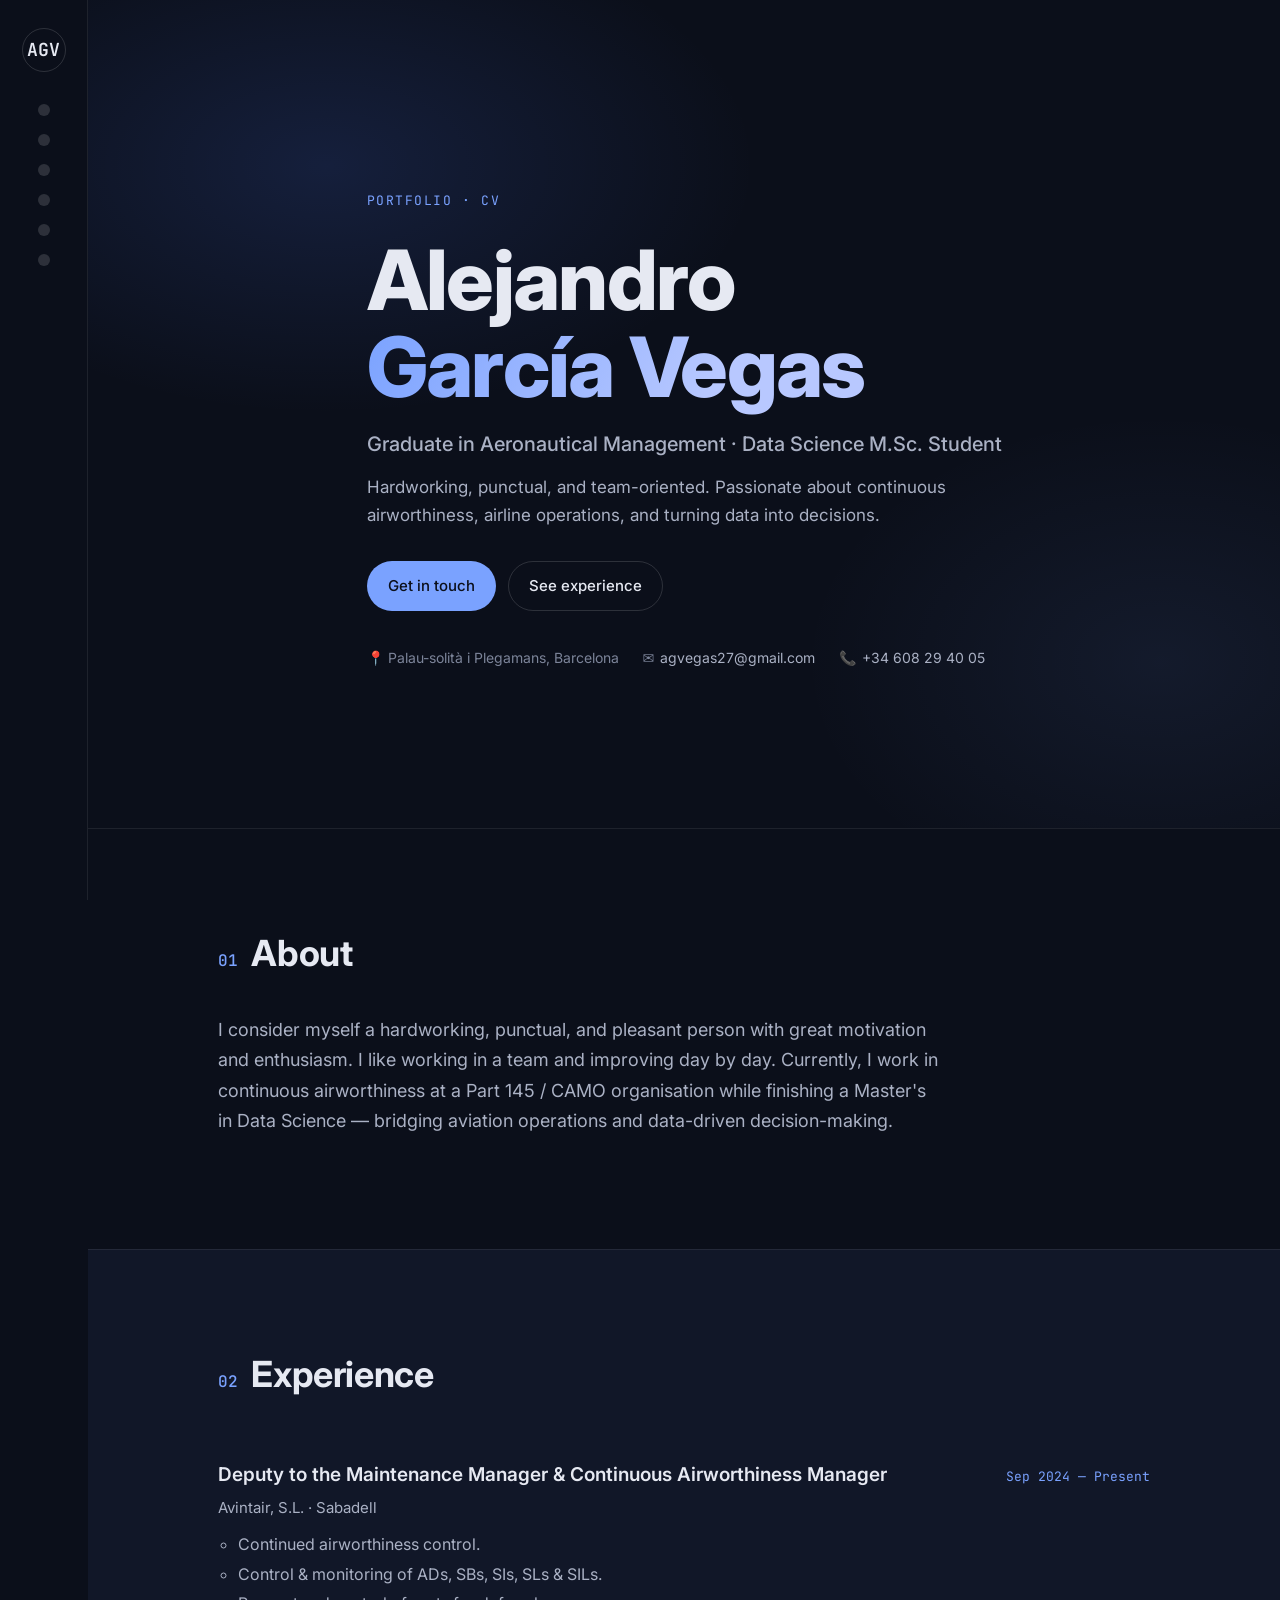
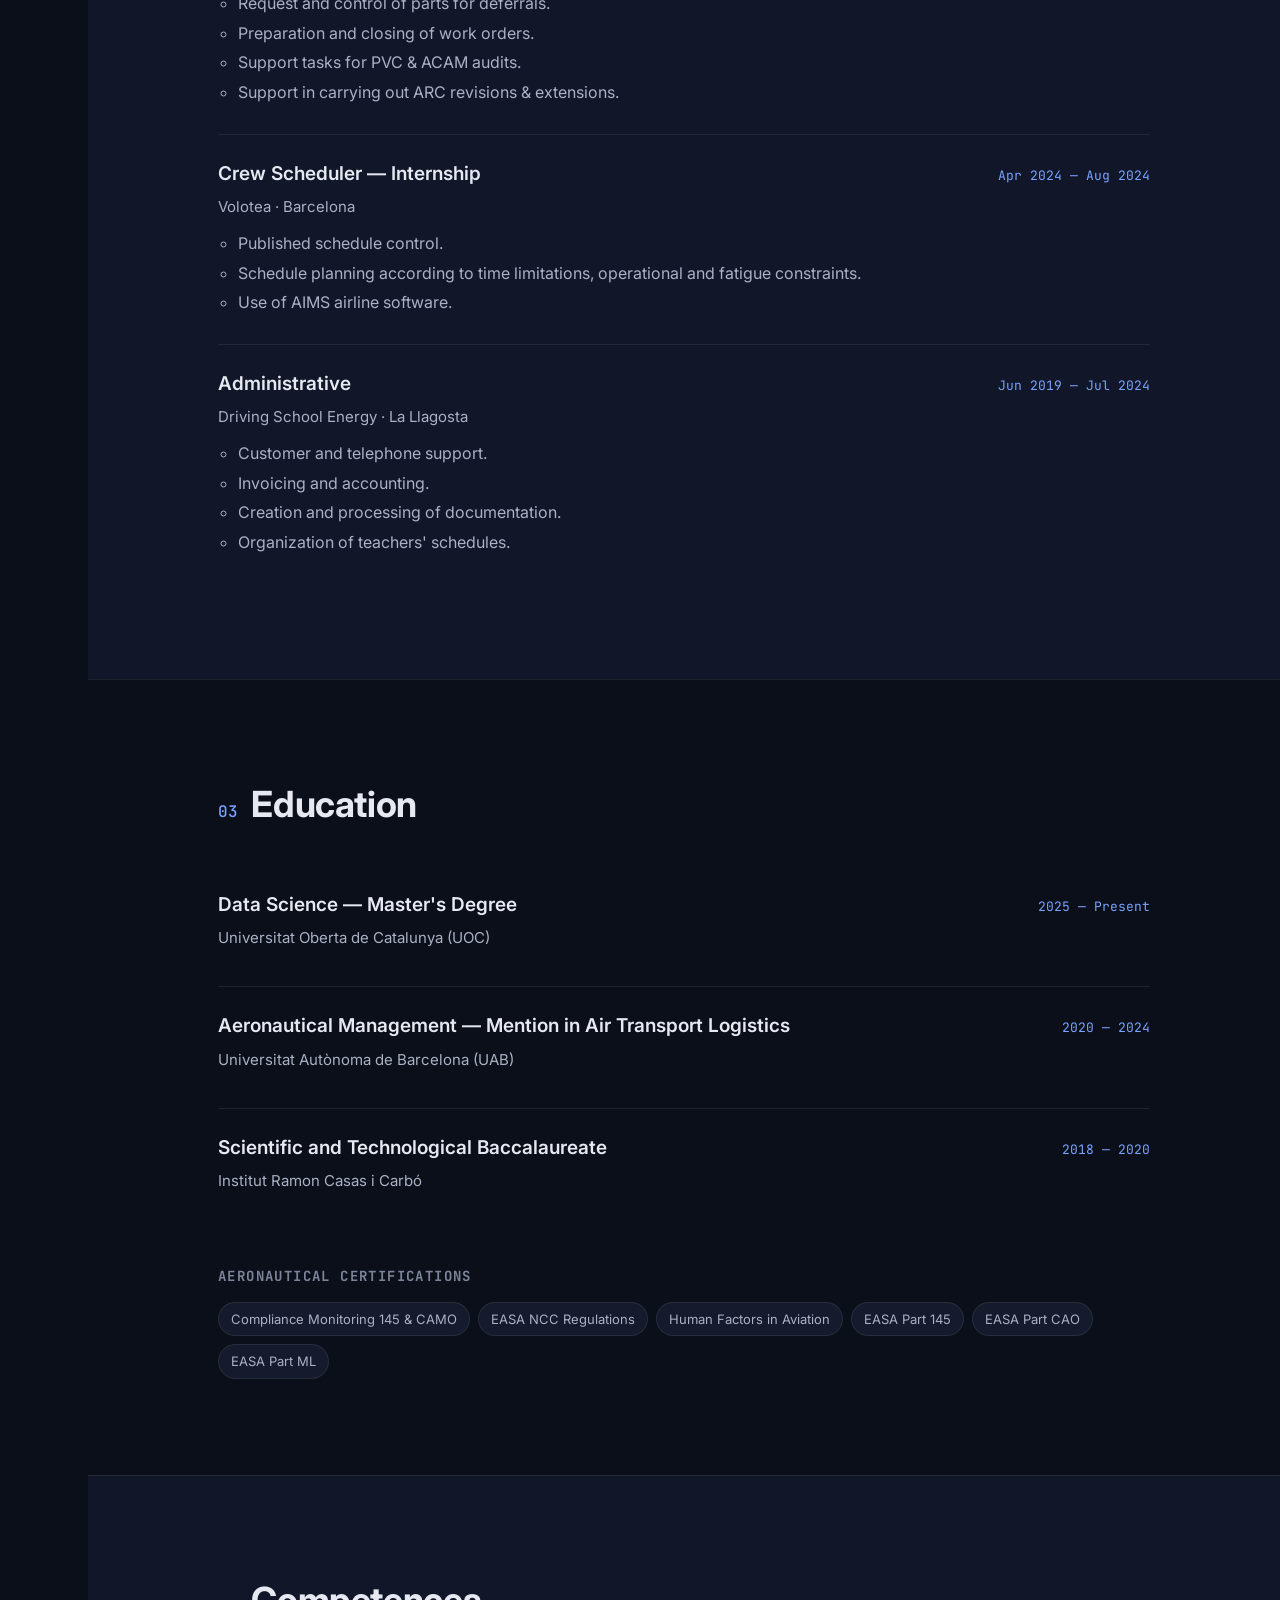
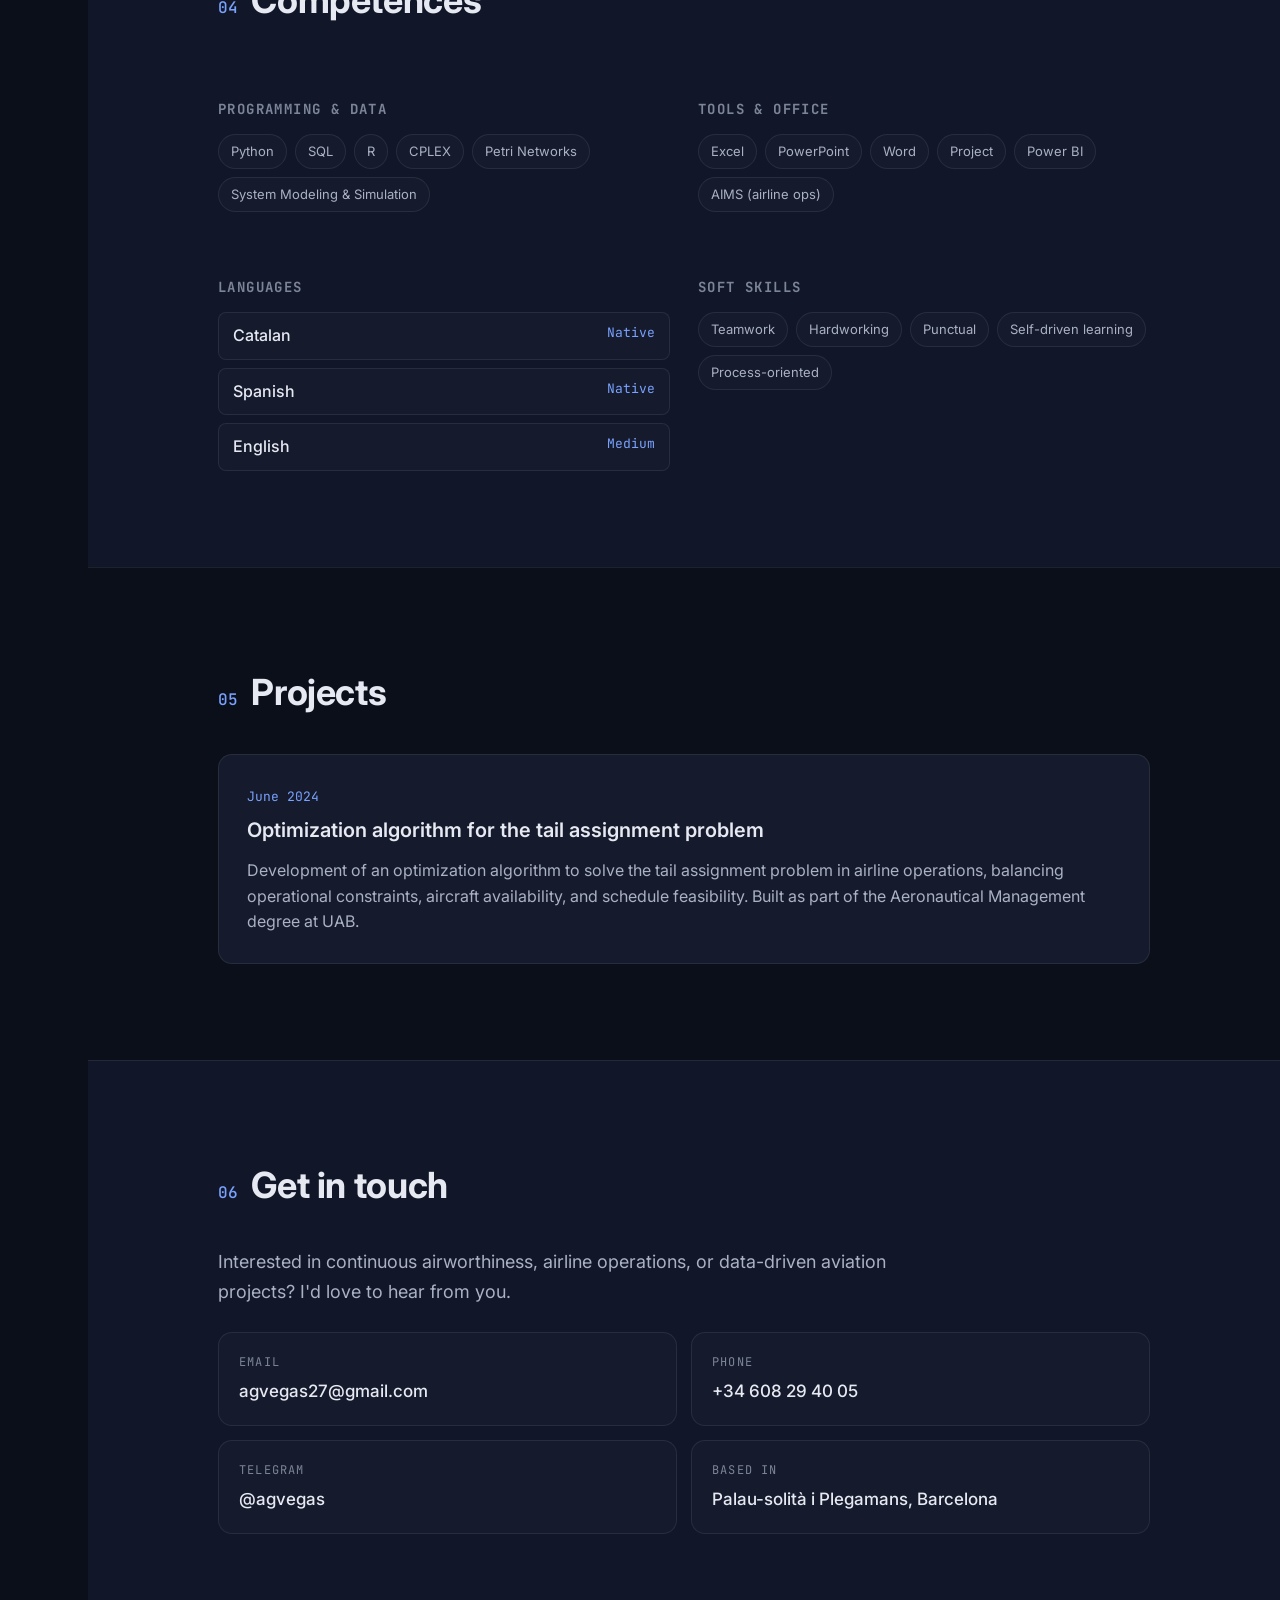
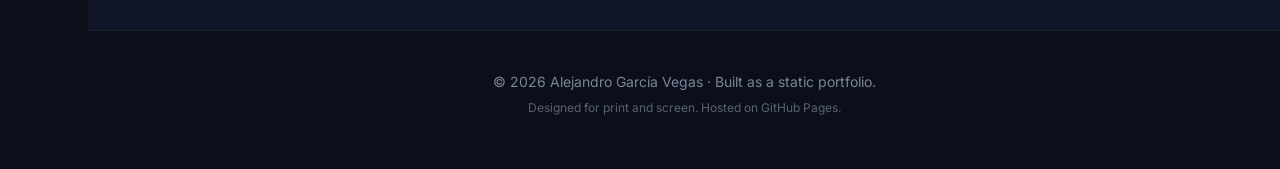
==== index.html @ 9cd81060 "Initial CV portfolio" ====
<!DOCTYPE html>
<html lang="en">
<head>
  <meta charset="UTF-8" />
  <meta name="viewport" content="width=device-width, initial-scale=1.0" />
  <title>Alejandro García Vegas — Aeronautical Management & Data Science</title>
  <meta name="description" content="Alejandro García Vegas — Graduate in aeronautical management, data science student, with experience in continuous airworthiness and crew scheduling." />
  <link rel="preconnect" href="https://fonts.googleapis.com" />
  <link rel="preconnect" href="https://fonts.gstatic.com" crossorigin />
  <link href="https://fonts.googleapis.com/css2?family=Inter:wght@300;400;500;600;700;800&family=JetBrains+Mono:wght@400;500&display=swap" rel="stylesheet" />
  <link rel="stylesheet" href="style.css" />
</head>
<body>
  <!-- Sidebar nav (desktop) -->
  <nav class="side-nav" aria-label="Section navigation">
    <a href="#top" class="side-nav__brand">AGV</a>
    <ul>
      <li><a href="#about" data-label="About"></a></li>
      <li><a href="#experience" data-label="Experience"></a></li>
      <li><a href="#education" data-label="Education"></a></li>
      <li><a href="#skills" data-label="Skills"></a></li>
      <li><a href="#projects" data-label="Projects"></a></li>
      <li><a href="#contact" data-label="Contact"></a></li>
    </ul>
  </nav>

  <main id="top">
    <!-- Hero -->
    <header class="hero">
      <div class="container">
        <p class="hero__eyebrow">Portfolio · CV</p>
        <h1 class="hero__title">
          Alejandro<br />
          <span class="hero__title-accent">García Vegas</span>
        </h1>
        <p class="hero__subtitle">
          Graduate in Aeronautical Management · Data Science M.Sc. Student
        </p>
        <p class="hero__tagline">
          Hardworking, punctual, and team-oriented. Passionate about continuous
          airworthiness, airline operations, and turning data into decisions.
        </p>
        <div class="hero__actions">
          <a class="btn btn--primary" href="#contact">Get in touch</a>
          <a class="btn btn--ghost" href="#experience">See experience</a>
        </div>
        <ul class="hero__meta">
          <li>📍 Palau-solità i Plegamans, Barcelona</li>
          <li>✉️ <a href="mailto:agvegas27@gmail.com">agvegas27@gmail.com</a></li>
          <li>📞 <a href="tel:+34608294005">+34 608 29 40 05</a></li>
        </ul>
      </div>
    </header>

    <!-- About -->
    <section id="about" class="section">
      <div class="container">
        <h2 class="section__title"><span class="section__num">01</span> About</h2>
        <p class="lead">
          I consider myself a hardworking, punctual, and pleasant person with
          great motivation and enthusiasm. I like working in a team and
          improving day by day. Currently, I work in continuous airworthiness
          at a Part 145 / CAMO organisation while finishing a Master's in
          Data Science — bridging aviation operations and data-driven
          decision-making.
        </p>
      </div>
    </section>

    <!-- Experience -->
    <section id="experience" class="section section--alt">
      <div class="container">
        <h2 class="section__title"><span class="section__num">02</span> Experience</h2>
        <ol class="timeline">
          <li class="timeline__item">
            <div class="timeline__head">
              <h3>Deputy to the Maintenance Manager &amp; Continuous Airworthiness Manager</h3>
              <span class="timeline__date">Sep 2024 — Present</span>
            </div>
            <p class="timeline__org">Avintair, S.L. · Sabadell</p>
            <ul>
              <li>Continued airworthiness control.</li>
              <li>Control &amp; monitoring of ADs, SBs, SIs, SLs &amp; SILs.</li>
              <li>Request and control of parts for deferrals.</li>
              <li>Preparation and closing of work orders.</li>
              <li>Support tasks for PVC &amp; ACAM audits.</li>
              <li>Support in carrying out ARC revisions &amp; extensions.</li>
            </ul>
          </li>

          <li class="timeline__item">
            <div class="timeline__head">
              <h3>Crew Scheduler — Internship</h3>
              <span class="timeline__date">Apr 2024 — Aug 2024</span>
            </div>
            <p class="timeline__org">Volotea · Barcelona</p>
            <ul>
              <li>Published schedule control.</li>
              <li>Schedule planning according to time limitations, operational and fatigue constraints.</li>
              <li>Use of AIMS airline software.</li>
            </ul>
          </li>

          <li class="timeline__item">
            <div class="timeline__head">
              <h3>Administrative</h3>
              <span class="timeline__date">Jun 2019 — Jul 2024</span>
            </div>
            <p class="timeline__org">Driving School Energy · La Llagosta</p>
            <ul>
              <li>Customer and telephone support.</li>
              <li>Invoicing and accounting.</li>
              <li>Creation and processing of documentation.</li>
              <li>Organization of teachers' schedules.</li>
            </ul>
          </li>
        </ol>
      </div>
    </section>

    <!-- Education -->
    <section id="education" class="section">
      <div class="container">
        <h2 class="section__title"><span class="section__num">03</span> Education</h2>
        <ol class="timeline">
          <li class="timeline__item">
            <div class="timeline__head">
              <h3>Data Science — Master's Degree</h3>
              <span class="timeline__date">2025 — Present</span>
            </div>
            <p class="timeline__org">Universitat Oberta de Catalunya (UOC)</p>
          </li>
          <li class="timeline__item">
            <div class="timeline__head">
              <h3>Aeronautical Management — Mention in Air Transport Logistics</h3>
              <span class="timeline__date">2020 — 2024</span>
            </div>
            <p class="timeline__org">Universitat Autònoma de Barcelona (UAB)</p>
          </li>
          <li class="timeline__item">
            <div class="timeline__head">
              <h3>Scientific and Technological Baccalaureate</h3>
              <span class="timeline__date">2018 — 2020</span>
            </div>
            <p class="timeline__org">Institut Ramon Casas i Carbó</p>
          </li>
        </ol>

        <h3 class="subsection__title">Aeronautical Certifications</h3>
        <ul class="chips">
          <li>Compliance Monitoring 145 &amp; CAMO</li>
          <li>EASA NCC Regulations</li>
          <li>Human Factors in Aviation</li>
          <li>EASA Part 145</li>
          <li>EASA Part CAO</li>
          <li>EASA Part ML</li>
        </ul>
      </div>
    </section>

    <!-- Skills -->
    <section id="skills" class="section section--alt">
      <div class="container">
        <h2 class="section__title"><span class="section__num">04</span> Competences</h2>
        <div class="grid-2">
          <div>
            <h3 class="subsection__title">Programming &amp; Data</h3>
            <ul class="chips">
              <li>Python</li>
              <li>SQL</li>
              <li>R</li>
              <li>CPLEX</li>
              <li>Petri Networks</li>
              <li>System Modeling &amp; Simulation</li>
            </ul>
          </div>
          <div>
            <h3 class="subsection__title">Tools &amp; Office</h3>
            <ul class="chips">
              <li>Excel</li>
              <li>PowerPoint</li>
              <li>Word</li>
              <li>Project</li>
              <li>Power BI</li>
              <li>AIMS (airline ops)</li>
            </ul>
          </div>
          <div>
            <h3 class="subsection__title">Languages</h3>
            <ul class="lang-list">
              <li><strong>Catalan</strong><span>Native</span></li>
              <li><strong>Spanish</strong><span>Native</span></li>
              <li><strong>English</strong><span>Medium</span></li>
            </ul>
          </div>
          <div>
            <h3 class="subsection__title">Soft skills</h3>
            <ul class="chips">
              <li>Teamwork</li>
              <li>Hardworking</li>
              <li>Punctual</li>
              <li>Self-driven learning</li>
              <li>Process-oriented</li>
            </ul>
          </div>
        </div>
      </div>
    </section>

    <!-- Projects -->
    <section id="projects" class="section">
      <div class="container">
        <h2 class="section__title"><span class="section__num">05</span> Projects</h2>
        <article class="project-card">
          <header>
            <span class="project-card__date">June 2024</span>
            <h3>Optimization algorithm for the tail assignment problem</h3>
          </header>
          <p>
            Development of an optimization algorithm to solve the tail
            assignment problem in airline operations, balancing operational
            constraints, aircraft availability, and schedule feasibility.
            Built as part of the Aeronautical Management degree at UAB.
          </p>
        </article>
      </div>
    </section>

    <!-- Contact -->
    <section id="contact" class="section section--alt">
      <div class="container">
        <h2 class="section__title"><span class="section__num">06</span> Get in touch</h2>
        <p class="lead">
          Interested in continuous airworthiness, airline operations, or
          data-driven aviation projects? I'd love to hear from you.
        </p>
        <div class="contact-grid">
          <a class="contact-card" href="mailto:agvegas27@gmail.com">
            <span class="contact-card__label">Email</span>
            <span class="contact-card__value">agvegas27@gmail.com</span>
          </a>
          <a class="contact-card" href="tel:+34608294005">
            <span class="contact-card__label">Phone</span>
            <span class="contact-card__value">+34 608 29 40 05</span>
          </a>
          <a class="contact-card" href="https://t.me/agvegas" target="_blank" rel="noopener">
            <span class="contact-card__label">Telegram</span>
            <span class="contact-card__value">@agvegas</span>
          </a>
          <div class="contact-card contact-card--static">
            <span class="contact-card__label">Based in</span>
            <span class="contact-card__value">Palau-solità i Plegamans, Barcelona</span>
          </div>
        </div>
      </div>
    </section>

    <footer class="footer">
      <div class="container">
        <p>© <span id="year"></span> Alejandro García Vegas · Built as a static portfolio.</p>
        <p class="footer__small">Designed for print and screen. Hosted on GitHub Pages.</p>
      </div>
    </footer>
  </main>

  <script>
    document.getElementById('year').textContent = new Date().getFullYear();
  </script>
</body>
</html>
---- style.css ----
/* ---------- Base ---------- */
:root {
  --bg: #0b0f1a;
  --bg-alt: #111728;
  --bg-card: #151b2c;
  --text: #e6e9f2;
  --text-dim: #aab1c4;
  --text-muted: #7c8499;
  --accent: #7aa2ff;
  --accent-strong: #4f7cff;
  --accent-soft: rgba(122, 162, 255, 0.12);
  --border: rgba(255, 255, 255, 0.08);
  --border-strong: rgba(255, 255, 255, 0.14);
  --radius: 14px;
  --radius-sm: 8px;
  --max-w: 980px;
  --side-w: 88px;
  --font-sans: 'Inter', system-ui, -apple-system, 'Segoe UI', Roboto, sans-serif;
  --font-mono: 'JetBrains Mono', ui-monospace, SFMono-Regular, Menlo, monospace;
}

* { box-sizing: border-box; }
html { scroll-behavior: smooth; }
body {
  margin: 0;
  font-family: var(--font-sans);
  background: var(--bg);
  color: var(--text);
  line-height: 1.6;
  -webkit-font-smoothing: antialiased;
  -moz-osx-font-smoothing: grayscale;
}

a { color: var(--accent); text-decoration: none; }
a:hover { text-decoration: underline; }

.container {
  max-width: var(--max-w);
  margin: 0 auto;
  padding: 0 24px;
}

/* ---------- Side nav (desktop) ---------- */
.side-nav {
  position: fixed;
  top: 0;
  left: 0;
  width: var(--side-w);
  height: 100vh;
  border-right: 1px solid var(--border);
  background: var(--bg);
  display: none;
  flex-direction: column;
  align-items: center;
  padding: 28px 0;
  z-index: 50;
}
.side-nav__brand {
  font-family: var(--font-mono);
  font-weight: 600;
  font-size: 18px;
  color: var(--text);
  width: 44px;
  height: 44px;
  display: flex;
  align-items: center;
  justify-content: center;
  border: 1px solid var(--border-strong);
  border-radius: 50%;
  margin-bottom: 32px;
  text-decoration: none;
}
.side-nav__brand:hover { background: var(--accent-soft); text-decoration: none; }
.side-nav ul { list-style: none; margin: 0; padding: 0; display: flex; flex-direction: column; gap: 18px; }
.side-nav li a {
  position: relative;
  display: block;
  width: 12px;
  height: 12px;
  border-radius: 50%;
  background: var(--border-strong);
  transition: background 0.2s ease, transform 0.2s ease;
}
.side-nav li a::after {
  content: attr(data-label);
  position: absolute;
  left: 22px;
  top: 50%;
  transform: translateY(-50%);
  font-size: 12px;
  color: var(--text-dim);
  background: var(--bg-card);
  border: 1px solid var(--border);
  padding: 4px 8px;
  border-radius: var(--radius-sm);
  white-space: nowrap;
  opacity: 0;
  pointer-events: none;
  transition: opacity 0.15s ease;
}
.side-nav li a:hover { background: var(--accent); transform: scale(1.25); text-decoration: none; }
.side-nav li a:hover::after { opacity: 1; }

@media (min-width: 1024px) {
  .side-nav { display: flex; }
  main { margin-left: var(--side-w); }
}

/* ---------- Hero ---------- */
.hero {
  min-height: 92vh;
  display: flex;
  align-items: center;
  padding: 96px 0 64px;
  background:
    radial-gradient(60% 50% at 20% 20%, rgba(79, 124, 255, 0.15), transparent 60%),
    radial-gradient(50% 50% at 90% 80%, rgba(122, 162, 255, 0.08), transparent 60%),
    var(--bg);
}
.hero__eyebrow {
  font-family: var(--font-mono);
  font-size: 13px;
  color: var(--accent);
  letter-spacing: 0.12em;
  text-transform: uppercase;
  margin: 0 0 24px;
}
.hero__title {
  font-size: clamp(40px, 6.5vw, 84px);
  line-height: 1.05;
  font-weight: 800;
  margin: 0 0 18px;
  letter-spacing: -0.02em;
}
.hero__title-accent {
  background: linear-gradient(120deg, var(--accent), #b8c8ff 70%);
  -webkit-background-clip: text;
  background-clip: text;
  color: transparent;
}
.hero__subtitle {
  font-size: clamp(16px, 1.6vw, 20px);
  color: var(--text-dim);
  margin: 0 0 14px;
  font-weight: 500;
}
.hero__tagline {
  font-size: 17px;
  color: var(--text-dim);
  max-width: 620px;
  margin: 0 0 32px;
}
.hero__actions { display: flex; gap: 12px; flex-wrap: wrap; margin-bottom: 36px; }
.btn {
  display: inline-flex;
  align-items: center;
  gap: 8px;
  padding: 12px 20px;
  border-radius: 999px;
  font-weight: 500;
  font-size: 15px;
  border: 1px solid transparent;
  transition: transform 0.15s ease, background 0.15s ease, border-color 0.15s ease;
}
.btn--primary { background: var(--accent); color: #0b0f1a; }
.btn--primary:hover { background: #95b3ff; text-decoration: none; transform: translateY(-1px); }
.btn--ghost { background: transparent; color: var(--text); border-color: var(--border-strong); }
.btn--ghost:hover { background: var(--accent-soft); border-color: var(--accent); text-decoration: none; }
.hero__meta {
  list-style: none;
  padding: 0;
  margin: 0;
  display: flex;
  flex-wrap: wrap;
  gap: 8px 24px;
  color: var(--text-muted);
  font-size: 14px;
}
.hero__meta a { color: var(--text-dim); }
.hero__meta li { display: inline-flex; align-items: center; gap: 6px; }

/* ---------- Sections ---------- */
.section { padding: 96px 0; border-top: 1px solid var(--border); }
.section--alt { background: var(--bg-alt); }
.section__title {
  font-size: clamp(28px, 3vw, 36px);
  font-weight: 700;
  margin: 0 0 32px;
  display: flex;
  align-items: baseline;
  gap: 14px;
  letter-spacing: -0.01em;
}
.section__num {
  font-family: var(--font-mono);
  color: var(--accent);
  font-size: 16px;
  font-weight: 500;
}
.lead {
  font-size: 18px;
  color: var(--text-dim);
  max-width: 720px;
  line-height: 1.7;
  margin: 0 0 16px;
}
.subsection__title {
  font-size: 14px;
  font-family: var(--font-mono);
  text-transform: uppercase;
  letter-spacing: 0.1em;
  color: var(--text-muted);
  margin: 36px 0 14px;
}

/* ---------- Timeline ---------- */
.timeline { list-style: none; padding: 0; margin: 0; }
.timeline__item {
  padding: 24px 0;
  border-bottom: 1px solid var(--border);
}
.timeline__item:last-child { border-bottom: none; }
.timeline__head {
  display: flex;
  flex-wrap: wrap;
  justify-content: space-between;
  align-items: baseline;
  gap: 12px;
  margin-bottom: 6px;
}
.timeline__head h3 { font-size: 19px; font-weight: 600; margin: 0; }
.timeline__date {
  font-family: var(--font-mono);
  font-size: 13px;
  color: var(--accent);
  white-space: nowrap;
}
.timeline__org { color: var(--text-dim); margin: 0 0 12px; font-size: 15px; }
.timeline__item ul { padding-left: 20px; margin: 8px 0 0; color: var(--text-dim); }
.timeline__item li { margin-bottom: 4px; }

/* ---------- Grid + chips ---------- */
.grid-2 {
  display: grid;
  grid-template-columns: 1fr;
  gap: 28px;
}
@media (min-width: 720px) {
  .grid-2 { grid-template-columns: 1fr 1fr; }
}
.chips {
  list-style: none;
  padding: 0;
  margin: 0;
  display: flex;
  flex-wrap: wrap;
  gap: 8px;
}
.chips li {
  background: var(--bg-card);
  border: 1px solid var(--border);
  border-radius: 999px;
  padding: 6px 12px;
  font-size: 13px;
  color: var(--text-dim);
}
.lang-list { list-style: none; padding: 0; margin: 0; display: flex; flex-direction: column; gap: 8px; }
.lang-list li {
  display: flex;
  justify-content: space-between;
  padding: 10px 14px;
  background: var(--bg-card);
  border: 1px solid var(--border);
  border-radius: var(--radius-sm);
  color: var(--text-dim);
}
.lang-list strong { color: var(--text); font-weight: 500; }
.lang-list span { font-family: var(--font-mono); color: var(--accent); font-size: 13px; }

/* ---------- Project card ---------- */
.project-card {
  background: var(--bg-card);
  border: 1px solid var(--border);
  border-radius: var(--radius);
  padding: 28px;
  transition: border-color 0.2s ease, transform 0.2s ease;
}
.project-card:hover { border-color: var(--accent); transform: translateY(-2px); }
.project-card__date {
  font-family: var(--font-mono);
  font-size: 13px;
  color: var(--accent);
}
.project-card h3 { margin: 6px 0 12px; font-size: 20px; font-weight: 600; }
.project-card p { margin: 0; color: var(--text-dim); }

/* ---------- Contact ---------- */
.contact-grid {
  display: grid;
  grid-template-columns: 1fr;
  gap: 14px;
  margin-top: 24px;
}
@media (min-width: 720px) {
  .contact-grid { grid-template-columns: 1fr 1fr; }
}
.contact-card {
  display: flex;
  flex-direction: column;
  gap: 6px;
  padding: 20px;
  background: var(--bg-card);
  border: 1px solid var(--border);
  border-radius: var(--radius);
  color: var(--text);
  text-decoration: none;
  transition: border-color 0.2s ease, transform 0.2s ease, background 0.2s ease;
}
.contact-card:hover { border-color: var(--accent); background: var(--accent-soft); text-decoration: none; transform: translateY(-2px); }
.contact-card--static { cursor: default; }
.contact-card--static:hover { background: var(--bg-card); transform: none; }
.contact-card__label {
  font-family: var(--font-mono);
  font-size: 12px;
  color: var(--text-muted);
  text-transform: uppercase;
  letter-spacing: 0.1em;
}
.contact-card__value { font-size: 17px; font-weight: 500; }

/* ---------- Footer ---------- */
.footer {
  padding: 36px 0 48px;
  border-top: 1px solid var(--border);
  text-align: center;
  color: var(--text-muted);
  font-size: 14px;
}
.footer p { margin: 4px 0; }
.footer__small { font-size: 12px; color: var(--text-muted); opacity: 0.7; }

/* ---------- Print ---------- */
@media print {
  .side-nav, .hero__actions { display: none !important; }
  body { background: #fff; color: #000; }
  .hero, .section, .section--alt { background: #fff; color: #000; }
  .hero__title, .timeline__head h3, .section__title, .project-card h3, .contact-card__value { color: #000; }
  .lead, .timeline__org, .timeline__item li, .project-card p, .hero__tagline, .hero__subtitle, .chips li, .lang-list li, .footer { color: #222 !important; }
  .timeline__item, .section, .project-card, .contact-card, .chips li, .lang-list li { border-color: #ccc !important; background: #fff !important; }
  .hero__title-accent { color: #000 !important; -webkit-text-fill-color: #000; }
  a { color: #000; text-decoration: none; }
  .hero { min-height: auto; padding: 32px 0; }
  .section { padding: 24px 0; page-break-inside: avoid; }
}

/* ---------- Mobile tweaks ---------- */
@media (max-width: 600px) {
  .hero { padding-top: 64px; min-height: auto; }
  .section { padding: 64px 0; }
  .timeline__head { flex-direction: column; align-items: flex-start; }
}
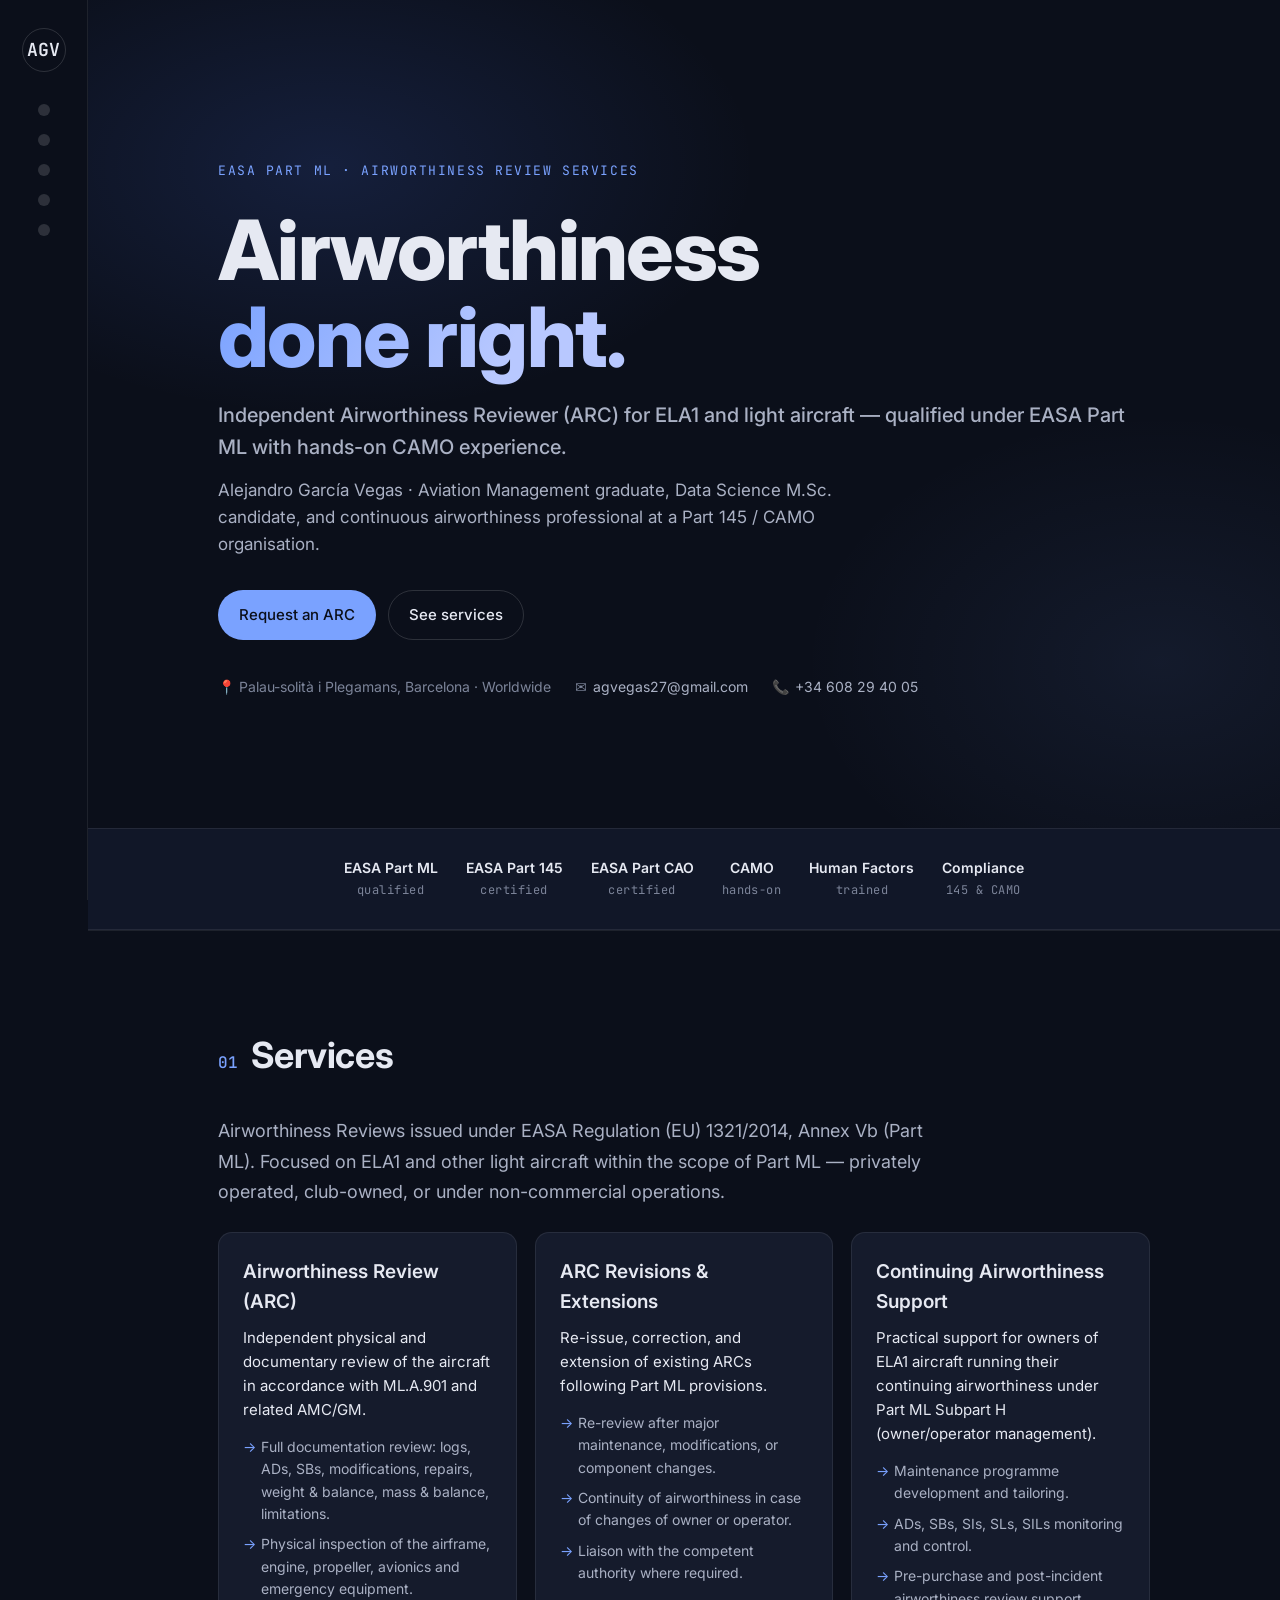
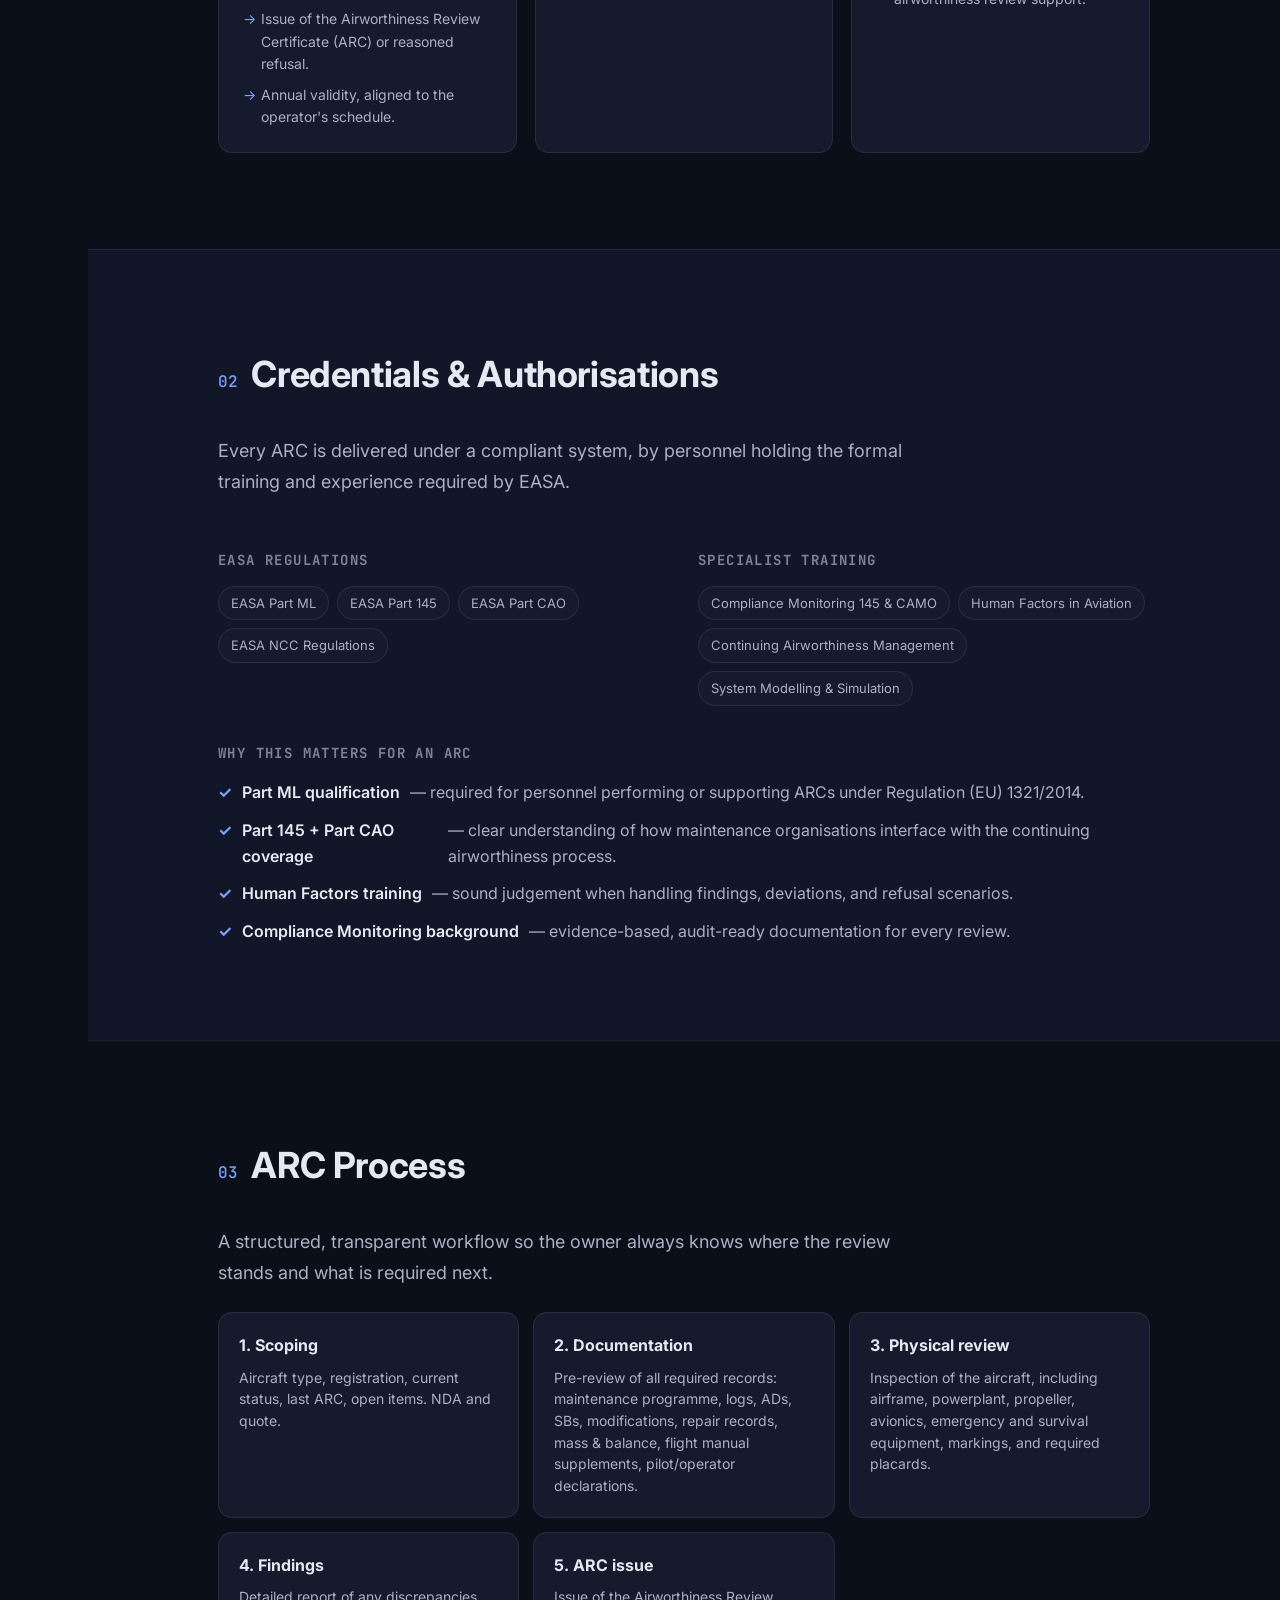
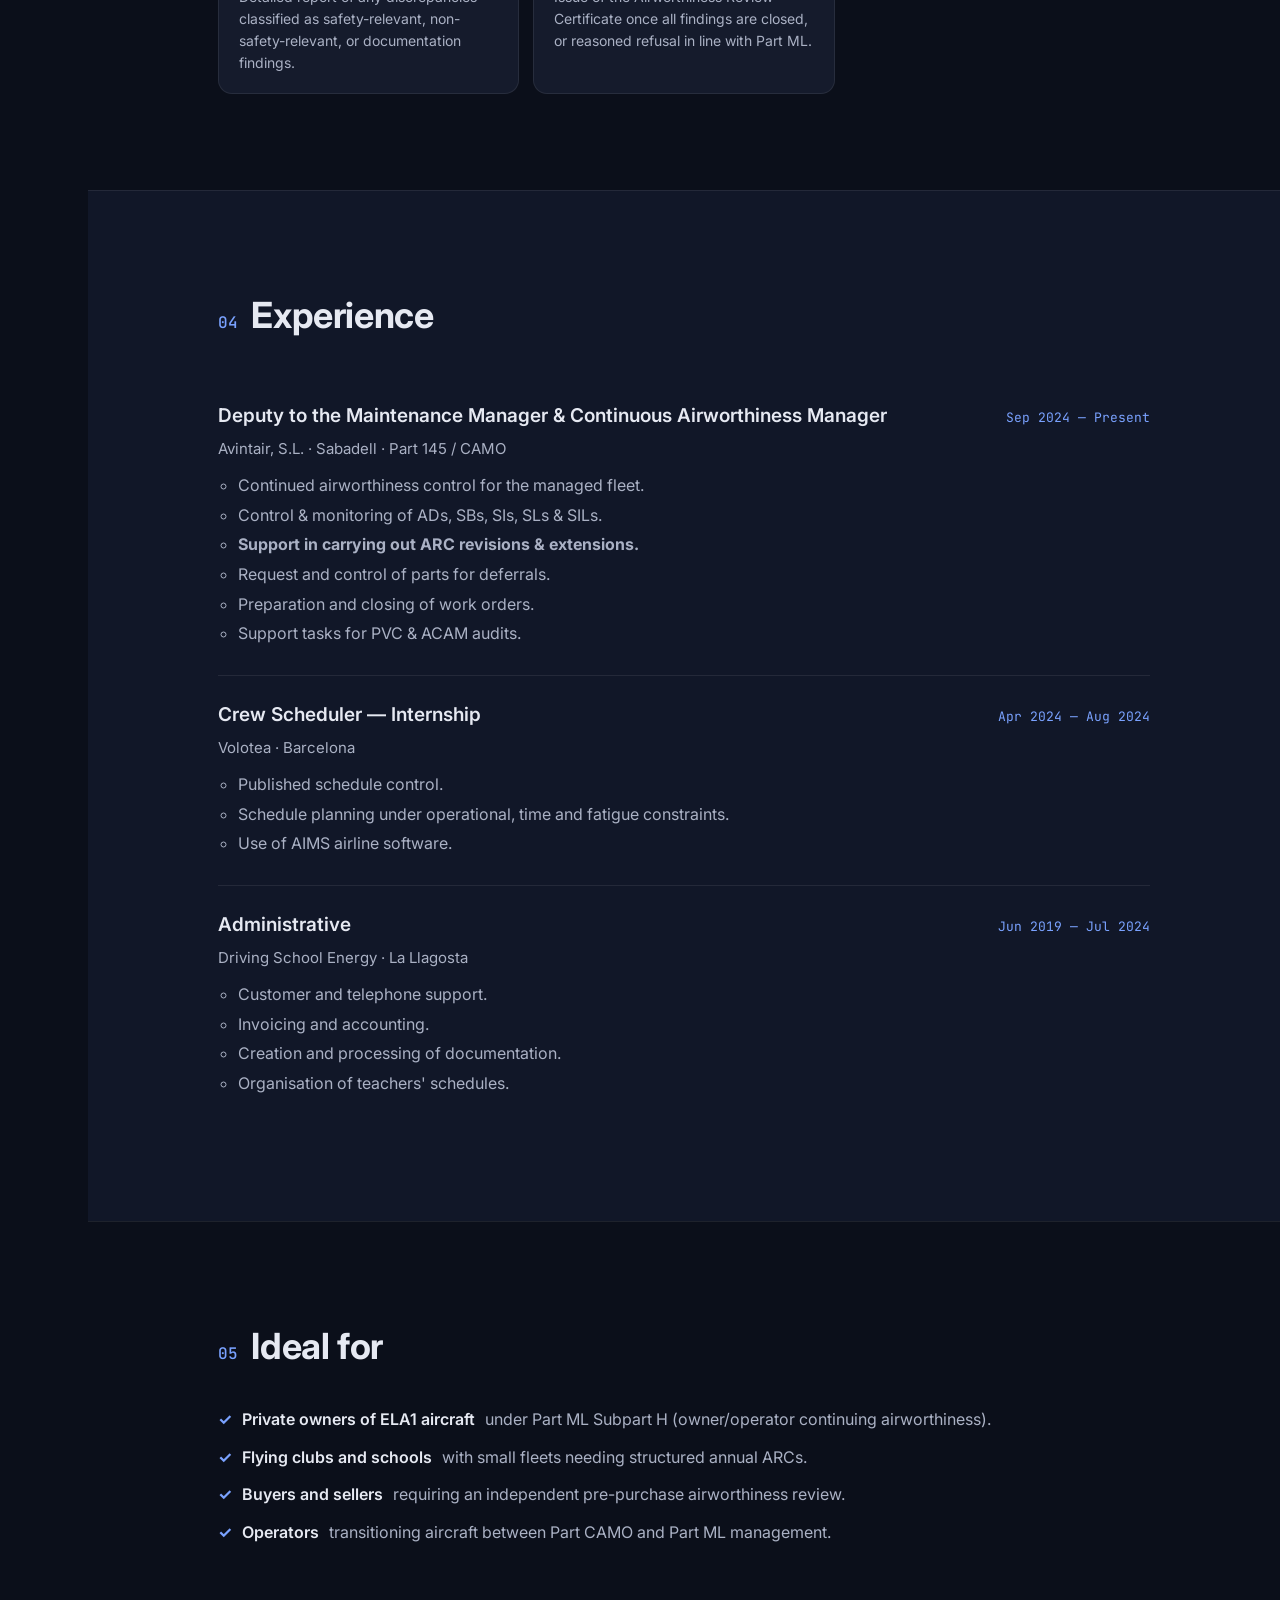
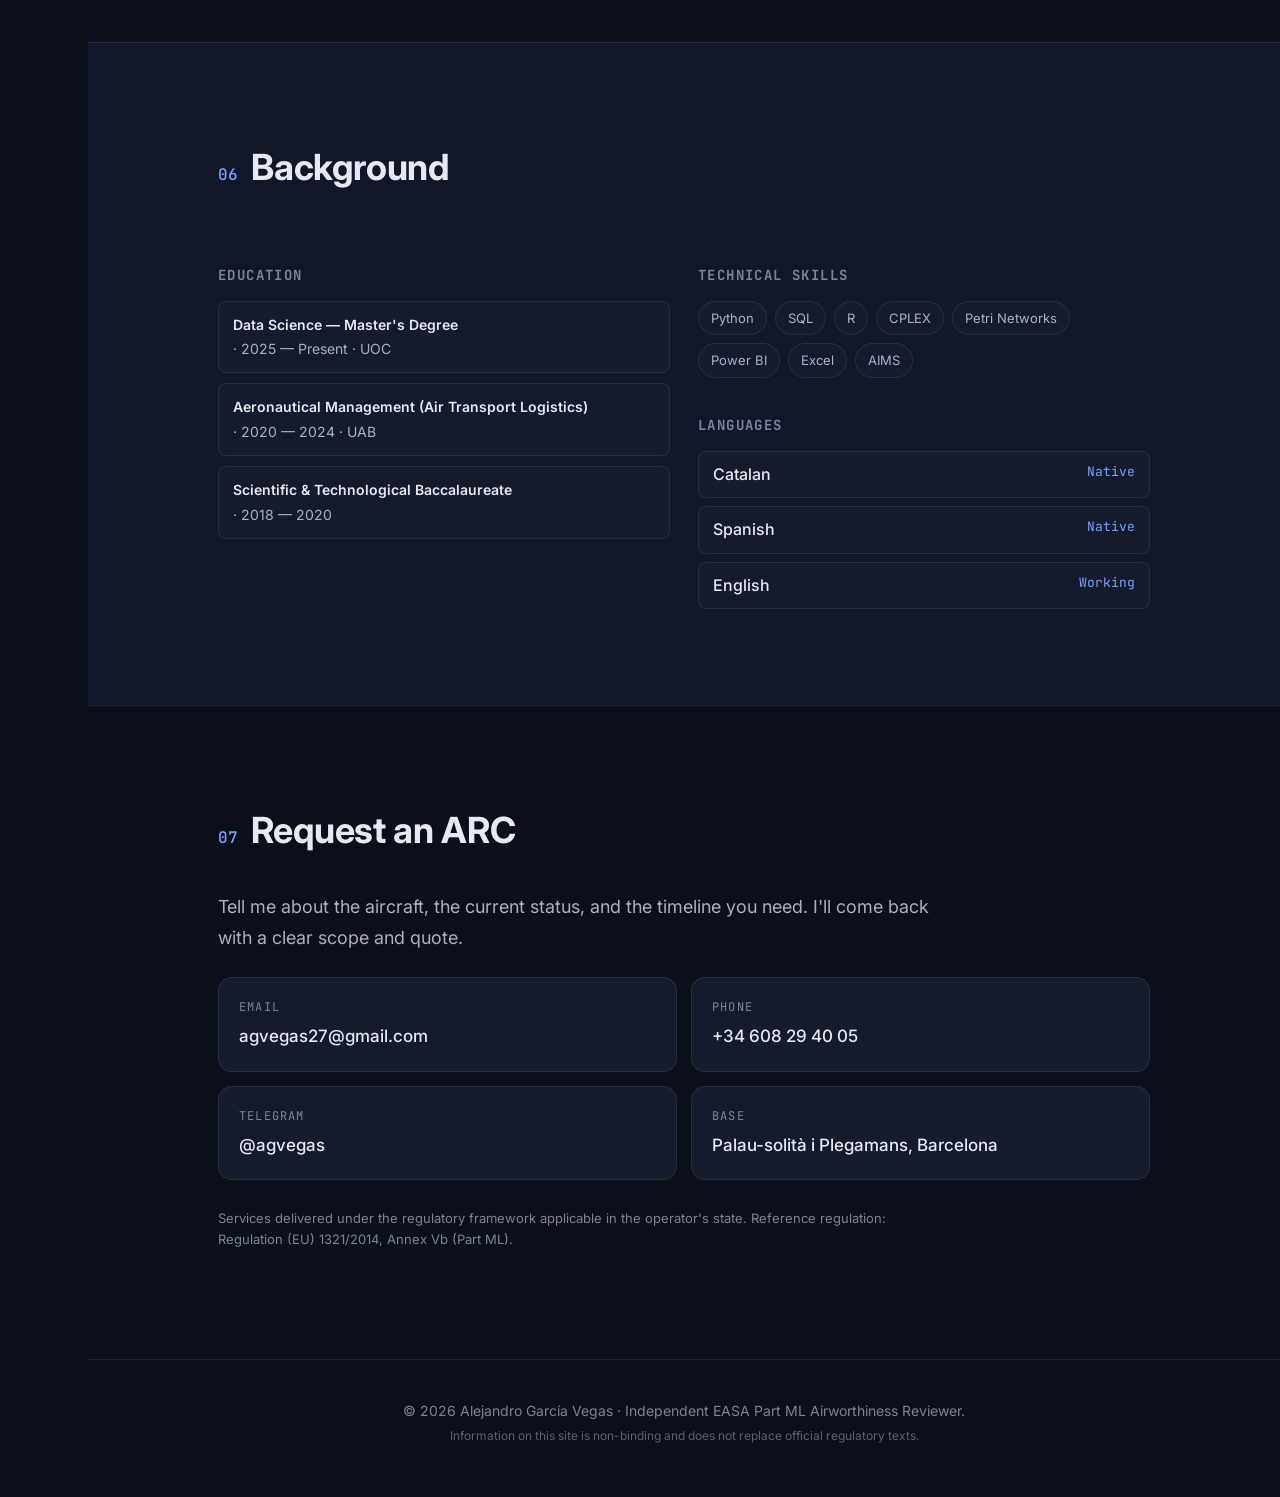
==== commit e693a5a7: "Rebuild as Part ML airworthiness review services site" ====
--- a/index.html
+++ b/index.html
@@ -3,23 +3,23 @@
 <head>
   <meta charset="UTF-8" />
   <meta name="viewport" content="width=device-width, initial-scale=1.0" />
-  <title>Alejandro García Vegas — Aeronautical Management & Data Science</title>
-  <meta name="description" content="Alejandro García Vegas — Graduate in aeronautical management, data science student, with experience in continuous airworthiness and crew scheduling." />
+  <title>Alejandro García Vegas — EASA Part ML Airworthiness Review Services</title>
+  <meta name="description" content="Independent EASA Part ML airworthiness review (ARC) services for ELA1 and light aircraft owners, operators, and flying clubs. CAMO experience, qualified personnel." />
+  <meta name="keywords" content="EASA Part ML, Airworthiness Review, ARC, ELA1, light aircraft, CAMO, continuing airworthiness" />
   <link rel="preconnect" href="https://fonts.googleapis.com" />
   <link rel="preconnect" href="https://fonts.gstatic.com" crossorigin />
   <link href="https://fonts.googleapis.com/css2?family=Inter:wght@300;400;500;600;700;800&family=JetBrains+Mono:wght@400;500&display=swap" rel="stylesheet" />
   <link rel="stylesheet" href="style.css" />
 </head>
 <body>
-  <!-- Sidebar nav (desktop) -->
+  <!-- Side nav (desktop) -->
   <nav class="side-nav" aria-label="Section navigation">
     <a href="#top" class="side-nav__brand">AGV</a>
     <ul>
-      <li><a href="#about" data-label="About"></a></li>
+      <li><a href="#services" data-label="Services"></a></li>
+      <li><a href="#credentials" data-label="Credentials"></a></li>
+      <li><a href="#process" data-label="Process"></a></li>
       <li><a href="#experience" data-label="Experience"></a></li>
-      <li><a href="#education" data-label="Education"></a></li>
-      <li><a href="#skills" data-label="Skills"></a></li>
-      <li><a href="#projects" data-label="Projects"></a></li>
       <li><a href="#contact" data-label="Contact"></a></li>
     </ul>
   </nav>
@@ -28,63 +28,193 @@
     <!-- Hero -->
     <header class="hero">
       <div class="container">
-        <p class="hero__eyebrow">Portfolio · CV</p>
+        <p class="hero__eyebrow">EASA Part ML · Airworthiness Review Services</p>
         <h1 class="hero__title">
-          Alejandro<br />
-          <span class="hero__title-accent">García Vegas</span>
+          Airworthiness<br />
+          <span class="hero__title-accent">done right.</span>
         </h1>
         <p class="hero__subtitle">
-          Graduate in Aeronautical Management · Data Science M.Sc. Student
+          Independent Airworthiness Reviewer (ARC) for ELA1 and light aircraft
+          — qualified under EASA Part ML with hands-on CAMO experience.
         </p>
         <p class="hero__tagline">
-          Hardworking, punctual, and team-oriented. Passionate about continuous
-          airworthiness, airline operations, and turning data into decisions.
+          Alejandro García Vegas · Aviation Management graduate, Data Science
+          M.Sc. candidate, and continuous airworthiness professional at a
+          Part 145 / CAMO organisation.
         </p>
         <div class="hero__actions">
-          <a class="btn btn--primary" href="#contact">Get in touch</a>
-          <a class="btn btn--ghost" href="#experience">See experience</a>
+          <a class="btn btn--primary" href="#contact">Request an ARC</a>
+          <a class="btn btn--ghost" href="#services">See services</a>
         </div>
         <ul class="hero__meta">
-          <li>📍 Palau-solità i Plegamans, Barcelona</li>
+          <li>📍 Palau-solità i Plegamans, Barcelona · Worldwide</li>
           <li>✉️ <a href="mailto:agvegas27@gmail.com">agvegas27@gmail.com</a></li>
           <li>📞 <a href="tel:+34608294005">+34 608 29 40 05</a></li>
         </ul>
       </div>
     </header>
 
-    <!-- About -->
-    <section id="about" class="section">
-      <div class="container">
-        <h2 class="section__title"><span class="section__num">01</span> About</h2>
+    <!-- Trust strip -->
+    <section class="trust">
+      <div class="container">
+        <ul class="trust__list">
+          <li><strong>EASA Part ML</strong><span>qualified</span></li>
+          <li><strong>EASA Part 145</strong><span>certified</span></li>
+          <li><strong>EASA Part CAO</strong><span>certified</span></li>
+          <li><strong>CAMO</strong><span>hands-on</span></li>
+          <li><strong>Human Factors</strong><span>trained</span></li>
+          <li><strong>Compliance</strong><span>145 &amp; CAMO</span></li>
+        </ul>
+      </div>
+    </section>
+
+    <!-- Services -->
+    <section id="services" class="section">
+      <div class="container">
+        <h2 class="section__title"><span class="section__num">01</span> Services</h2>
         <p class="lead">
-          I consider myself a hardworking, punctual, and pleasant person with
-          great motivation and enthusiasm. I like working in a team and
-          improving day by day. Currently, I work in continuous airworthiness
-          at a Part 145 / CAMO organisation while finishing a Master's in
-          Data Science — bridging aviation operations and data-driven
-          decision-making.
-        </p>
+          Airworthiness Reviews issued under EASA Regulation (EU) 1321/2014,
+          Annex Vb (Part ML). Focused on ELA1 and other light aircraft within
+          the scope of Part ML — privately operated, club-owned, or under
+          non-commercial operations.
+        </p>
+
+        <div class="services">
+          <article class="service-card">
+            <h3>Airworthiness Review (ARC)</h3>
+            <p class="service-card__lede">
+              Independent physical and documentary review of the aircraft in
+              accordance with ML.A.901 and related AMC/GM.
+            </p>
+            <ul>
+              <li>Full documentation review: logs, ADs, SBs, modifications, repairs, weight &amp; balance, mass &amp; balance, limitations.</li>
+              <li>Physical inspection of the airframe, engine, propeller, avionics and emergency equipment.</li>
+              <li>Issue of the Airworthiness Review Certificate (ARC) or reasoned refusal.</li>
+              <li>Annual validity, aligned to the operator's schedule.</li>
+            </ul>
+          </article>
+
+          <article class="service-card">
+            <h3>ARC Revisions &amp; Extensions</h3>
+            <p class="service-card__lede">
+              Re-issue, correction, and extension of existing ARCs following
+              Part ML provisions.
+            </p>
+            <ul>
+              <li>Re-review after major maintenance, modifications, or component changes.</li>
+              <li>Continuity of airworthiness in case of changes of owner or operator.</li>
+              <li>Liaison with the competent authority where required.</li>
+            </ul>
+          </article>
+
+          <article class="service-card">
+            <h3>Continuing Airworthiness Support</h3>
+            <p class="service-card__lede">
+              Practical support for owners of ELA1 aircraft running their
+              continuing airworthiness under Part ML Subpart H (owner/operator
+              management).
+            </p>
+            <ul>
+              <li>Maintenance programme development and tailoring.</li>
+              <li>ADs, SBs, SIs, SLs, SILs monitoring and control.</li>
+              <li>Pre-purchase and post-incident airworthiness review support.</li>
+            </ul>
+          </article>
+        </div>
+      </div>
+    </section>
+
+    <!-- Credentials -->
+    <section id="credentials" class="section section--alt">
+      <div class="container">
+        <h2 class="section__title"><span class="section__num">02</span> Credentials &amp; Authorisations</h2>
+        <p class="lead">
+          Every ARC is delivered under a compliant system, by personnel
+          holding the formal training and experience required by EASA.
+        </p>
+
+        <div class="grid-2">
+          <div>
+            <h3 class="subsection__title">EASA Regulations</h3>
+            <ul class="chips">
+              <li>EASA Part ML</li>
+              <li>EASA Part 145</li>
+              <li>EASA Part CAO</li>
+              <li>EASA NCC Regulations</li>
+            </ul>
+          </div>
+          <div>
+            <h3 class="subsection__title">Specialist Training</h3>
+            <ul class="chips">
+              <li>Compliance Monitoring 145 &amp; CAMO</li>
+              <li>Human Factors in Aviation</li>
+              <li>Continuing Airworthiness Management</li>
+              <li>System Modelling &amp; Simulation</li>
+            </ul>
+          </div>
+        </div>
+
+        <h3 class="subsection__title">Why this matters for an ARC</h3>
+        <ul class="check-list">
+          <li><strong>Part ML qualification</strong> — required for personnel performing or supporting ARCs under Regulation (EU) 1321/2014.</li>
+          <li><strong>Part 145 + Part CAO coverage</strong> — clear understanding of how maintenance organisations interface with the continuing airworthiness process.</li>
+          <li><strong>Human Factors training</strong> — sound judgement when handling findings, deviations, and refusal scenarios.</li>
+          <li><strong>Compliance Monitoring background</strong> — evidence-based, audit-ready documentation for every review.</li>
+        </ul>
+      </div>
+    </section>
+
+    <!-- Process -->
+    <section id="process" class="section">
+      <div class="container">
+        <h2 class="section__title"><span class="section__num">03</span> ARC Process</h2>
+        <p class="lead">
+          A structured, transparent workflow so the owner always knows where
+          the review stands and what is required next.
+        </p>
+        <ol class="process">
+          <li>
+            <h4>1. Scoping</h4>
+            <p>Aircraft type, registration, current status, last ARC, open items. NDA and quote.</p>
+          </li>
+          <li>
+            <h4>2. Documentation</h4>
+            <p>Pre-review of all required records: maintenance programme, logs, ADs, SBs, modifications, repair records, mass &amp; balance, flight manual supplements, pilot/operator declarations.</p>
+          </li>
+          <li>
+            <h4>3. Physical review</h4>
+            <p>Inspection of the aircraft, including airframe, powerplant, propeller, avionics, emergency and survival equipment, markings, and required placards.</p>
+          </li>
+          <li>
+            <h4>4. Findings</h4>
+            <p>Detailed report of any discrepancies classified as safety-relevant, non-safety-relevant, or documentation findings.</p>
+          </li>
+          <li>
+            <h4>5. ARC issue</h4>
+            <p>Issue of the Airworthiness Review Certificate once all findings are closed, or reasoned refusal in line with Part ML.</p>
+          </li>
+        </ol>
       </div>
     </section>
 
     <!-- Experience -->
     <section id="experience" class="section section--alt">
       <div class="container">
-        <h2 class="section__title"><span class="section__num">02</span> Experience</h2>
+        <h2 class="section__title"><span class="section__num">04</span> Experience</h2>
         <ol class="timeline">
           <li class="timeline__item">
             <div class="timeline__head">
               <h3>Deputy to the Maintenance Manager &amp; Continuous Airworthiness Manager</h3>
               <span class="timeline__date">Sep 2024 — Present</span>
             </div>
-            <p class="timeline__org">Avintair, S.L. · Sabadell</p>
-            <ul>
-              <li>Continued airworthiness control.</li>
+            <p class="timeline__org">Avintair, S.L. · Sabadell · Part 145 / CAMO</p>
+            <ul>
+              <li>Continued airworthiness control for the managed fleet.</li>
               <li>Control &amp; monitoring of ADs, SBs, SIs, SLs &amp; SILs.</li>
+              <li><strong>Support in carrying out ARC revisions &amp; extensions.</strong></li>
               <li>Request and control of parts for deferrals.</li>
               <li>Preparation and closing of work orders.</li>
               <li>Support tasks for PVC &amp; ACAM audits.</li>
-              <li>Support in carrying out ARC revisions &amp; extensions.</li>
             </ul>
           </li>
 
@@ -96,7 +226,7 @@
             <p class="timeline__org">Volotea · Barcelona</p>
             <ul>
               <li>Published schedule control.</li>
-              <li>Schedule planning according to time limitations, operational and fatigue constraints.</li>
+              <li>Schedule planning under operational, time and fatigue constraints.</li>
               <li>Use of AIMS airline software.</li>
             </ul>
           </li>
@@ -111,131 +241,72 @@
               <li>Customer and telephone support.</li>
               <li>Invoicing and accounting.</li>
               <li>Creation and processing of documentation.</li>
-              <li>Organization of teachers' schedules.</li>
+              <li>Organisation of teachers' schedules.</li>
             </ul>
           </li>
         </ol>
       </div>
     </section>
 
-    <!-- Education -->
-    <section id="education" class="section">
-      <div class="container">
-        <h2 class="section__title"><span class="section__num">03</span> Education</h2>
-        <ol class="timeline">
-          <li class="timeline__item">
-            <div class="timeline__head">
-              <h3>Data Science — Master's Degree</h3>
-              <span class="timeline__date">2025 — Present</span>
-            </div>
-            <p class="timeline__org">Universitat Oberta de Catalunya (UOC)</p>
-          </li>
-          <li class="timeline__item">
-            <div class="timeline__head">
-              <h3>Aeronautical Management — Mention in Air Transport Logistics</h3>
-              <span class="timeline__date">2020 — 2024</span>
-            </div>
-            <p class="timeline__org">Universitat Autònoma de Barcelona (UAB)</p>
-          </li>
-          <li class="timeline__item">
-            <div class="timeline__head">
-              <h3>Scientific and Technological Baccalaureate</h3>
-              <span class="timeline__date">2018 — 2020</span>
-            </div>
-            <p class="timeline__org">Institut Ramon Casas i Carbó</p>
-          </li>
-        </ol>
-
-        <h3 class="subsection__title">Aeronautical Certifications</h3>
-        <ul class="chips">
-          <li>Compliance Monitoring 145 &amp; CAMO</li>
-          <li>EASA NCC Regulations</li>
-          <li>Human Factors in Aviation</li>
-          <li>EASA Part 145</li>
-          <li>EASA Part CAO</li>
-          <li>EASA Part ML</li>
+    <!-- Who it's for -->
+    <section class="section">
+      <div class="container">
+        <h2 class="section__title"><span class="section__num">05</span> Ideal for</h2>
+        <ul class="check-list">
+          <li><strong>Private owners of ELA1 aircraft</strong> under Part ML Subpart H (owner/operator continuing airworthiness).</li>
+          <li><strong>Flying clubs and schools</strong> with small fleets needing structured annual ARCs.</li>
+          <li><strong>Buyers and sellers</strong> requiring an independent pre-purchase airworthiness review.</li>
+          <li><strong>Operators</strong> transitioning aircraft between Part CAMO and Part ML management.</li>
         </ul>
       </div>
     </section>
 
-    <!-- Skills -->
-    <section id="skills" class="section section--alt">
-      <div class="container">
-        <h2 class="section__title"><span class="section__num">04</span> Competences</h2>
+    <!-- Education & skills (compact) -->
+    <section class="section section--alt">
+      <div class="container">
+        <h2 class="section__title"><span class="section__num">06</span> Background</h2>
         <div class="grid-2">
           <div>
-            <h3 class="subsection__title">Programming &amp; Data</h3>
+            <h3 class="subsection__title">Education</h3>
+            <ul class="edu-list">
+              <li><strong>Data Science — Master's Degree</strong> · 2025 — Present · UOC</li>
+              <li><strong>Aeronautical Management (Air Transport Logistics)</strong> · 2020 — 2024 · UAB</li>
+              <li><strong>Scientific &amp; Technological Baccalaureate</strong> · 2018 — 2020</li>
+            </ul>
+          </div>
+          <div>
+            <h3 class="subsection__title">Technical skills</h3>
             <ul class="chips">
               <li>Python</li>
               <li>SQL</li>
               <li>R</li>
               <li>CPLEX</li>
               <li>Petri Networks</li>
-              <li>System Modeling &amp; Simulation</li>
-            </ul>
-          </div>
-          <div>
-            <h3 class="subsection__title">Tools &amp; Office</h3>
-            <ul class="chips">
+              <li>Power BI</li>
               <li>Excel</li>
-              <li>PowerPoint</li>
-              <li>Word</li>
-              <li>Project</li>
-              <li>Power BI</li>
-              <li>AIMS (airline ops)</li>
-            </ul>
-          </div>
-          <div>
+              <li>AIMS</li>
+            </ul>
             <h3 class="subsection__title">Languages</h3>
             <ul class="lang-list">
               <li><strong>Catalan</strong><span>Native</span></li>
               <li><strong>Spanish</strong><span>Native</span></li>
-              <li><strong>English</strong><span>Medium</span></li>
-            </ul>
-          </div>
-          <div>
-            <h3 class="subsection__title">Soft skills</h3>
-            <ul class="chips">
-              <li>Teamwork</li>
-              <li>Hardworking</li>
-              <li>Punctual</li>
-              <li>Self-driven learning</li>
-              <li>Process-oriented</li>
-            </ul>
-          </div>
-        </div>
-      </div>
-    </section>
-
-    <!-- Projects -->
-    <section id="projects" class="section">
-      <div class="container">
-        <h2 class="section__title"><span class="section__num">05</span> Projects</h2>
-        <article class="project-card">
-          <header>
-            <span class="project-card__date">June 2024</span>
-            <h3>Optimization algorithm for the tail assignment problem</h3>
-          </header>
-          <p>
-            Development of an optimization algorithm to solve the tail
-            assignment problem in airline operations, balancing operational
-            constraints, aircraft availability, and schedule feasibility.
-            Built as part of the Aeronautical Management degree at UAB.
-          </p>
-        </article>
+              <li><strong>English</strong><span>Working</span></li>
+            </ul>
+          </div>
+        </div>
       </div>
     </section>
 
     <!-- Contact -->
-    <section id="contact" class="section section--alt">
-      <div class="container">
-        <h2 class="section__title"><span class="section__num">06</span> Get in touch</h2>
+    <section id="contact" class="section">
+      <div class="container">
+        <h2 class="section__title"><span class="section__num">07</span> Request an ARC</h2>
         <p class="lead">
-          Interested in continuous airworthiness, airline operations, or
-          data-driven aviation projects? I'd love to hear from you.
+          Tell me about the aircraft, the current status, and the timeline
+          you need. I'll come back with a clear scope and quote.
         </p>
         <div class="contact-grid">
-          <a class="contact-card" href="mailto:agvegas27@gmail.com">
+          <a class="contact-card" href="mailto:agvegas27@gmail.com?subject=ARC%20request%20%E2%80%94%20%5Baircraft%20reg%5D">
             <span class="contact-card__label">Email</span>
             <span class="contact-card__value">agvegas27@gmail.com</span>
           </a>
@@ -248,17 +319,22 @@
             <span class="contact-card__value">@agvegas</span>
           </a>
           <div class="contact-card contact-card--static">
-            <span class="contact-card__label">Based in</span>
+            <span class="contact-card__label">Base</span>
             <span class="contact-card__value">Palau-solità i Plegamans, Barcelona</span>
           </div>
         </div>
+        <p class="contact-note">
+          Services delivered under the regulatory framework applicable in
+          the operator's state. Reference regulation: Regulation (EU)
+          1321/2014, Annex Vb (Part ML).
+        </p>
       </div>
     </section>
 
     <footer class="footer">
       <div class="container">
-        <p>© <span id="year"></span> Alejandro García Vegas · Built as a static portfolio.</p>
-        <p class="footer__small">Designed for print and screen. Hosted on GitHub Pages.</p>
+        <p>© <span id="year"></span> Alejandro García Vegas · Independent EASA Part ML Airworthiness Reviewer.</p>
+        <p class="footer__small">Information on this site is non-binding and does not replace official regulatory texts.</p>
       </div>
     </footer>
   </main>
--- a/style.css
+++ b/style.css
@@ -339,6 +339,59 @@
 .footer p { margin: 4px 0; }
 .footer__small { font-size: 12px; color: var(--text-muted); opacity: 0.7; }
 
+/* ---------- Trust strip ---------- */
+.trust { padding: 28px 0; border-top: 1px solid var(--border); border-bottom: 1px solid var(--border); background: var(--bg-alt); }
+.trust__list { list-style: none; padding: 0; margin: 0; display: flex; flex-wrap: wrap; gap: 12px 28px; justify-content: center; }
+.trust__list li { display: flex; flex-direction: column; align-items: center; gap: 2px; font-size: 14px; }
+.trust__list strong { color: var(--text); font-weight: 600; }
+.trust__list span { color: var(--text-muted); font-family: var(--font-mono); font-size: 12px; letter-spacing: 0.04em; }
+
+/* ---------- Services ---------- */
+.services { display: grid; grid-template-columns: 1fr; gap: 18px; margin-top: 24px; }
+@media (min-width: 820px) { .services { grid-template-columns: 1fr 1fr 1fr; } }
+.service-card {
+  background: var(--bg-card);
+  border: 1px solid var(--border);
+  border-radius: var(--radius);
+  padding: 24px;
+  display: flex;
+  flex-direction: column;
+  transition: border-color 0.2s ease, transform 0.2s ease;
+}
+.service-card:hover { border-color: var(--accent); transform: translateY(-2px); }
+.service-card h3 { font-size: 19px; font-weight: 600; margin: 0 0 8px; }
+.service-card__lede { color: var(--text); margin: 0 0 14px; font-size: 15px; }
+.service-card ul { list-style: none; padding: 0; margin: 0; display: flex; flex-direction: column; gap: 8px; }
+.service-card li { color: var(--text-dim); font-size: 14px; padding-left: 18px; position: relative; }
+.service-card li::before {
+  content: "→";
+  color: var(--accent);
+  position: absolute;
+  left: 0;
+  top: 0;
+}
+
+/* ---------- Check list ---------- */
+.check-list { list-style: none; padding: 0; margin: 16px 0 0; display: flex; flex-direction: column; gap: 12px; }
+.check-list li { display: flex; gap: 10px; align-items: flex-start; color: var(--text-dim); }
+.check-list li::before { content: "✓"; color: var(--accent); font-weight: 700; flex-shrink: 0; }
+.check-list strong { color: var(--text); font-weight: 600; }
+
+/* ---------- Process ---------- */
+.process { list-style: none; padding: 0; margin: 24px 0 0; display: grid; grid-template-columns: 1fr; gap: 14px; counter-reset: step; }
+@media (min-width: 720px) { .process { grid-template-columns: 1fr 1fr 1fr; } }
+.process li { background: var(--bg-card); border: 1px solid var(--border); border-radius: var(--radius); padding: 20px; }
+.process h4 { margin: 0 0 8px; font-size: 16px; color: var(--text); }
+.process p { margin: 0; color: var(--text-dim); font-size: 14px; line-height: 1.55; }
+
+/* ---------- Education list (compact) ---------- */
+.edu-list { list-style: none; padding: 0; margin: 0; display: flex; flex-direction: column; gap: 10px; }
+.edu-list li { padding: 12px 14px; background: var(--bg-card); border: 1px solid var(--border); border-radius: var(--radius-sm); color: var(--text-dim); font-size: 14px; }
+.edu-list strong { color: var(--text); font-weight: 600; display: block; margin-bottom: 2px; }
+
+/* ---------- Contact note ---------- */
+.contact-note { margin-top: 28px; color: var(--text-muted); font-size: 13px; max-width: 720px; line-height: 1.6; }
+
 /* ---------- Print ---------- */
 @media print {
   .side-nav, .hero__actions { display: none !important; }
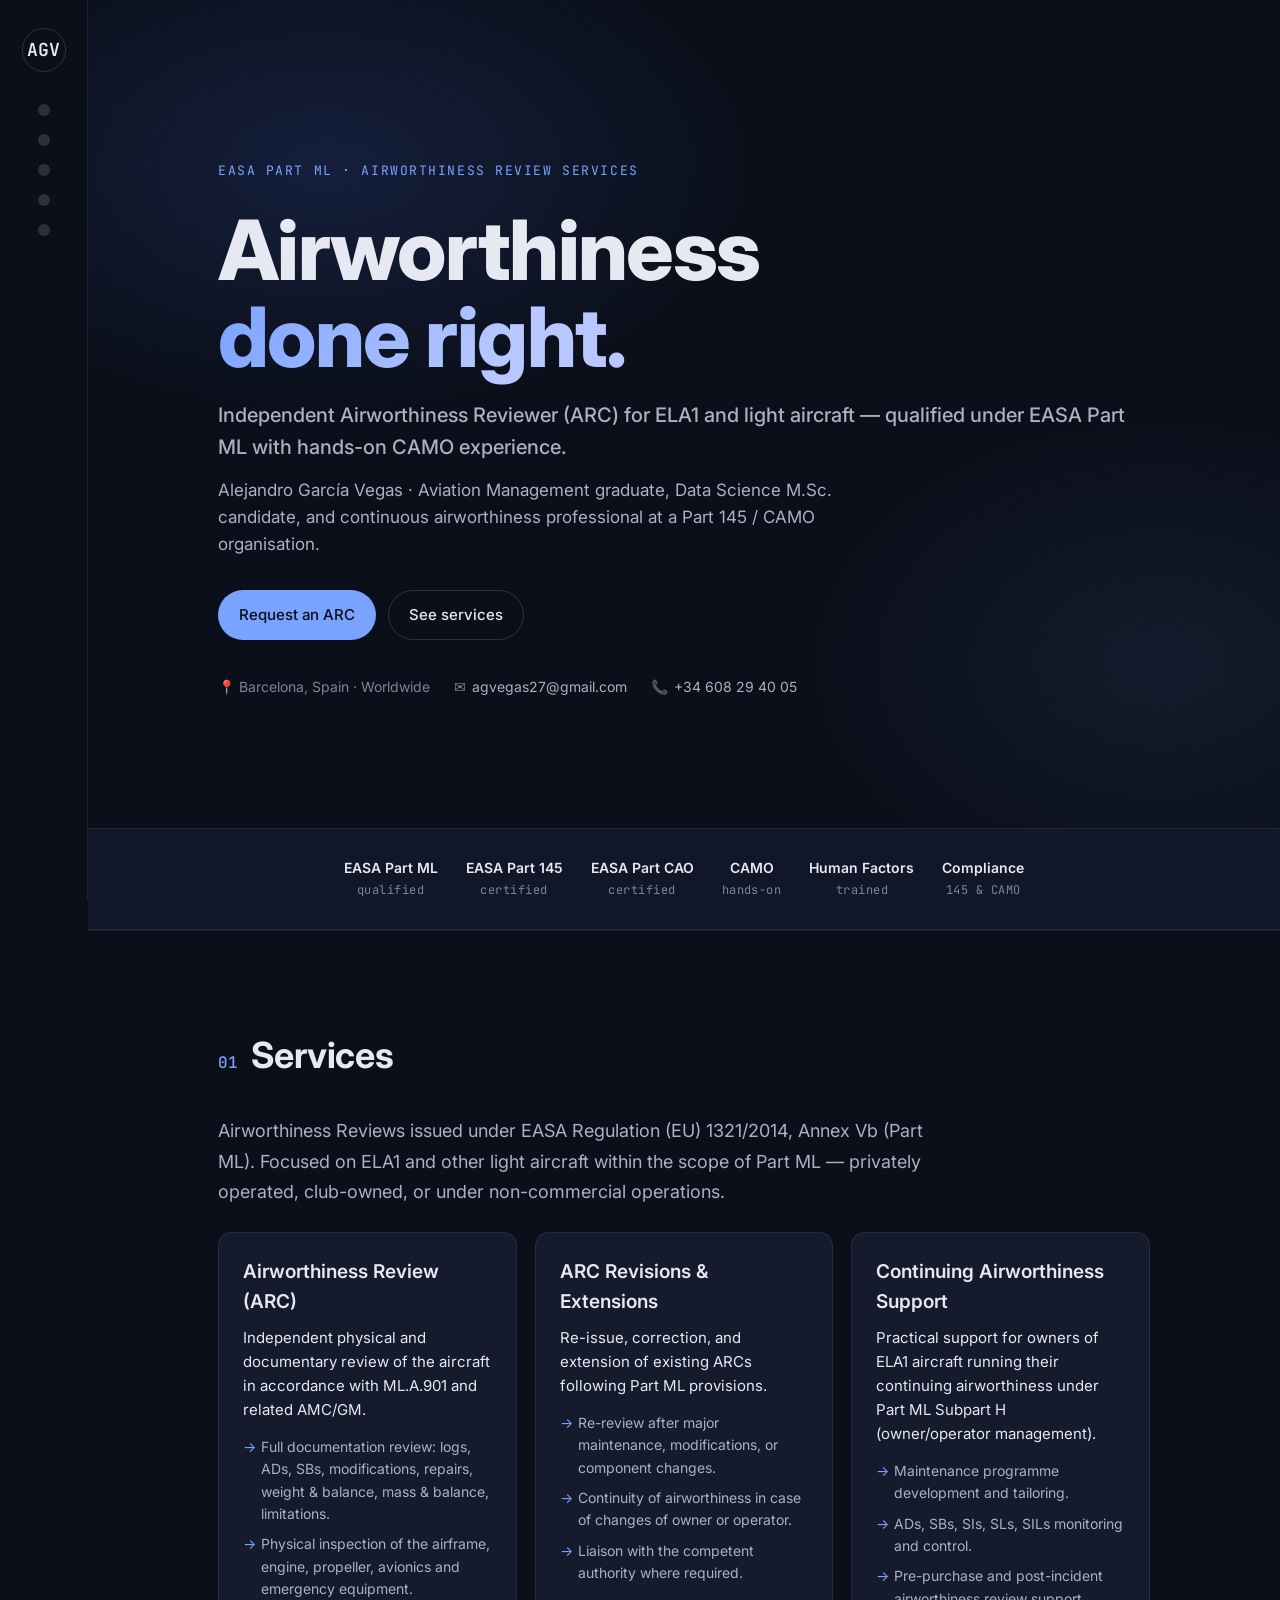
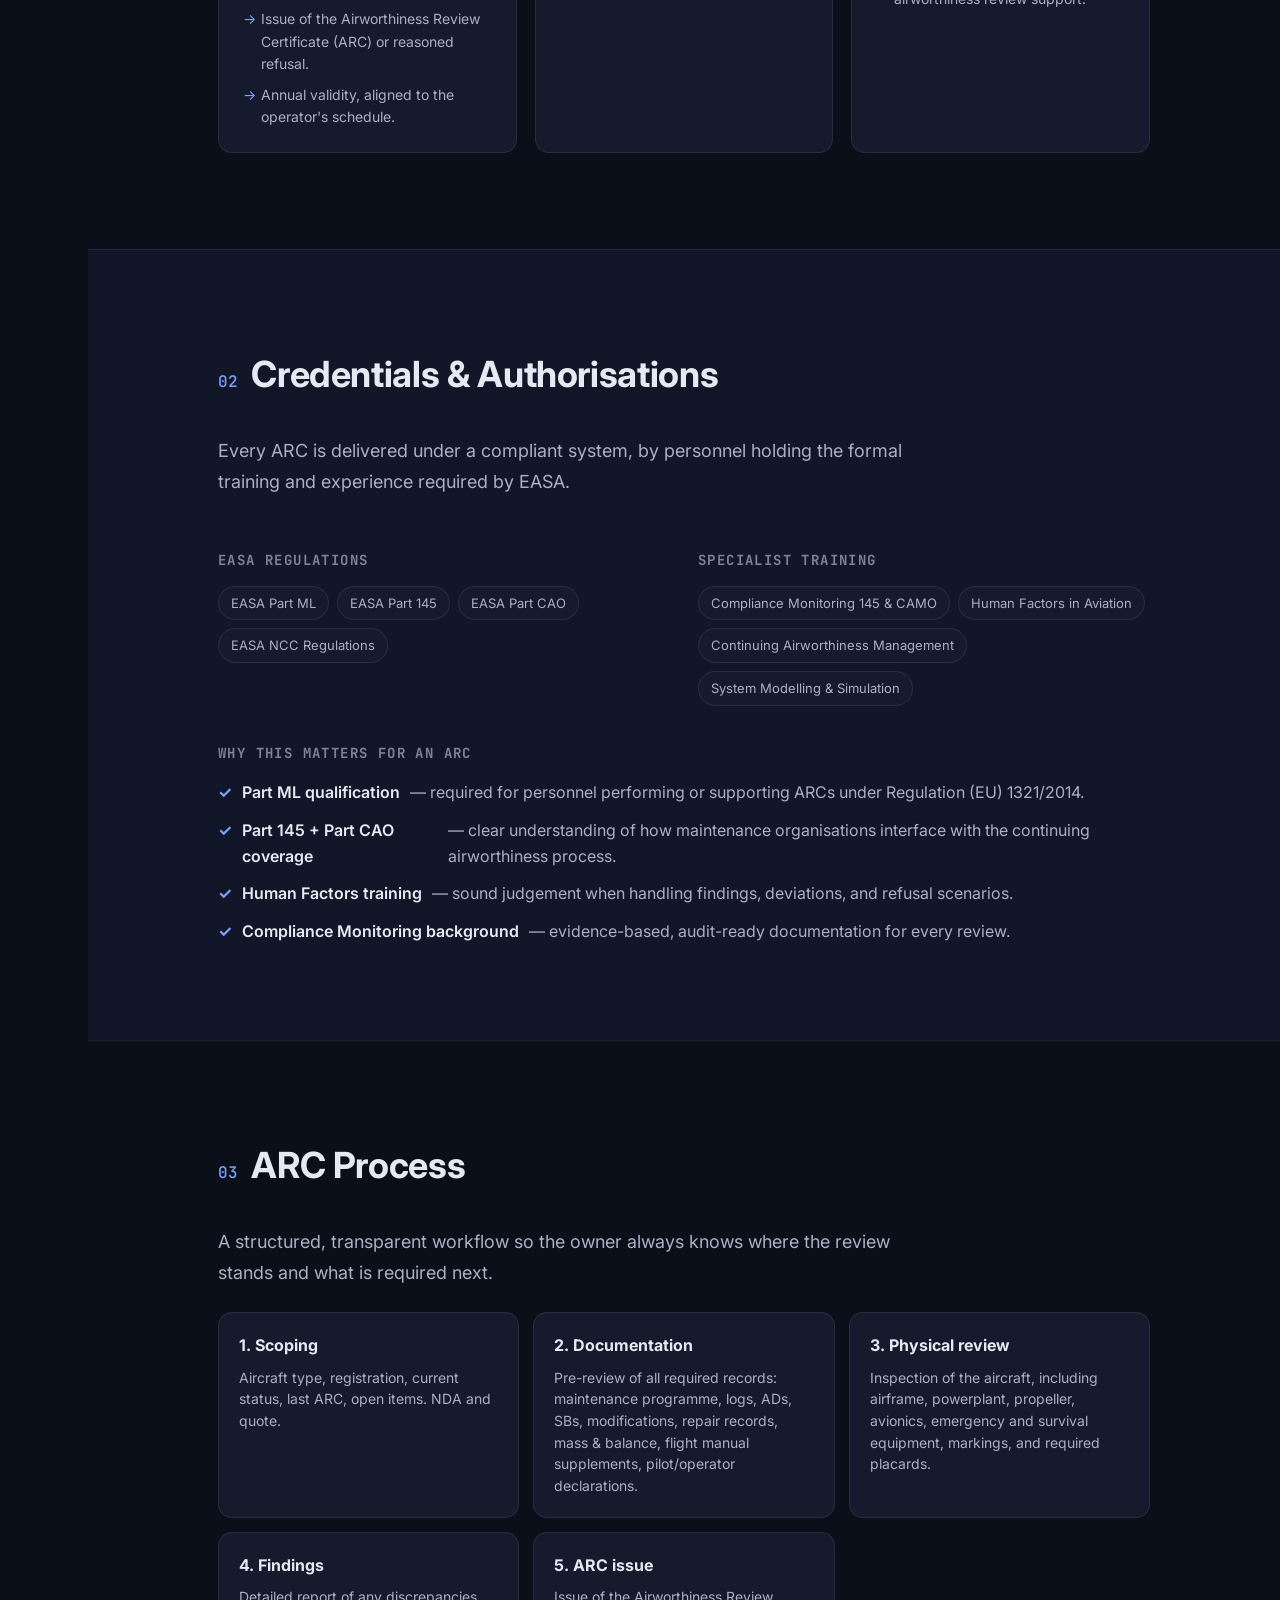
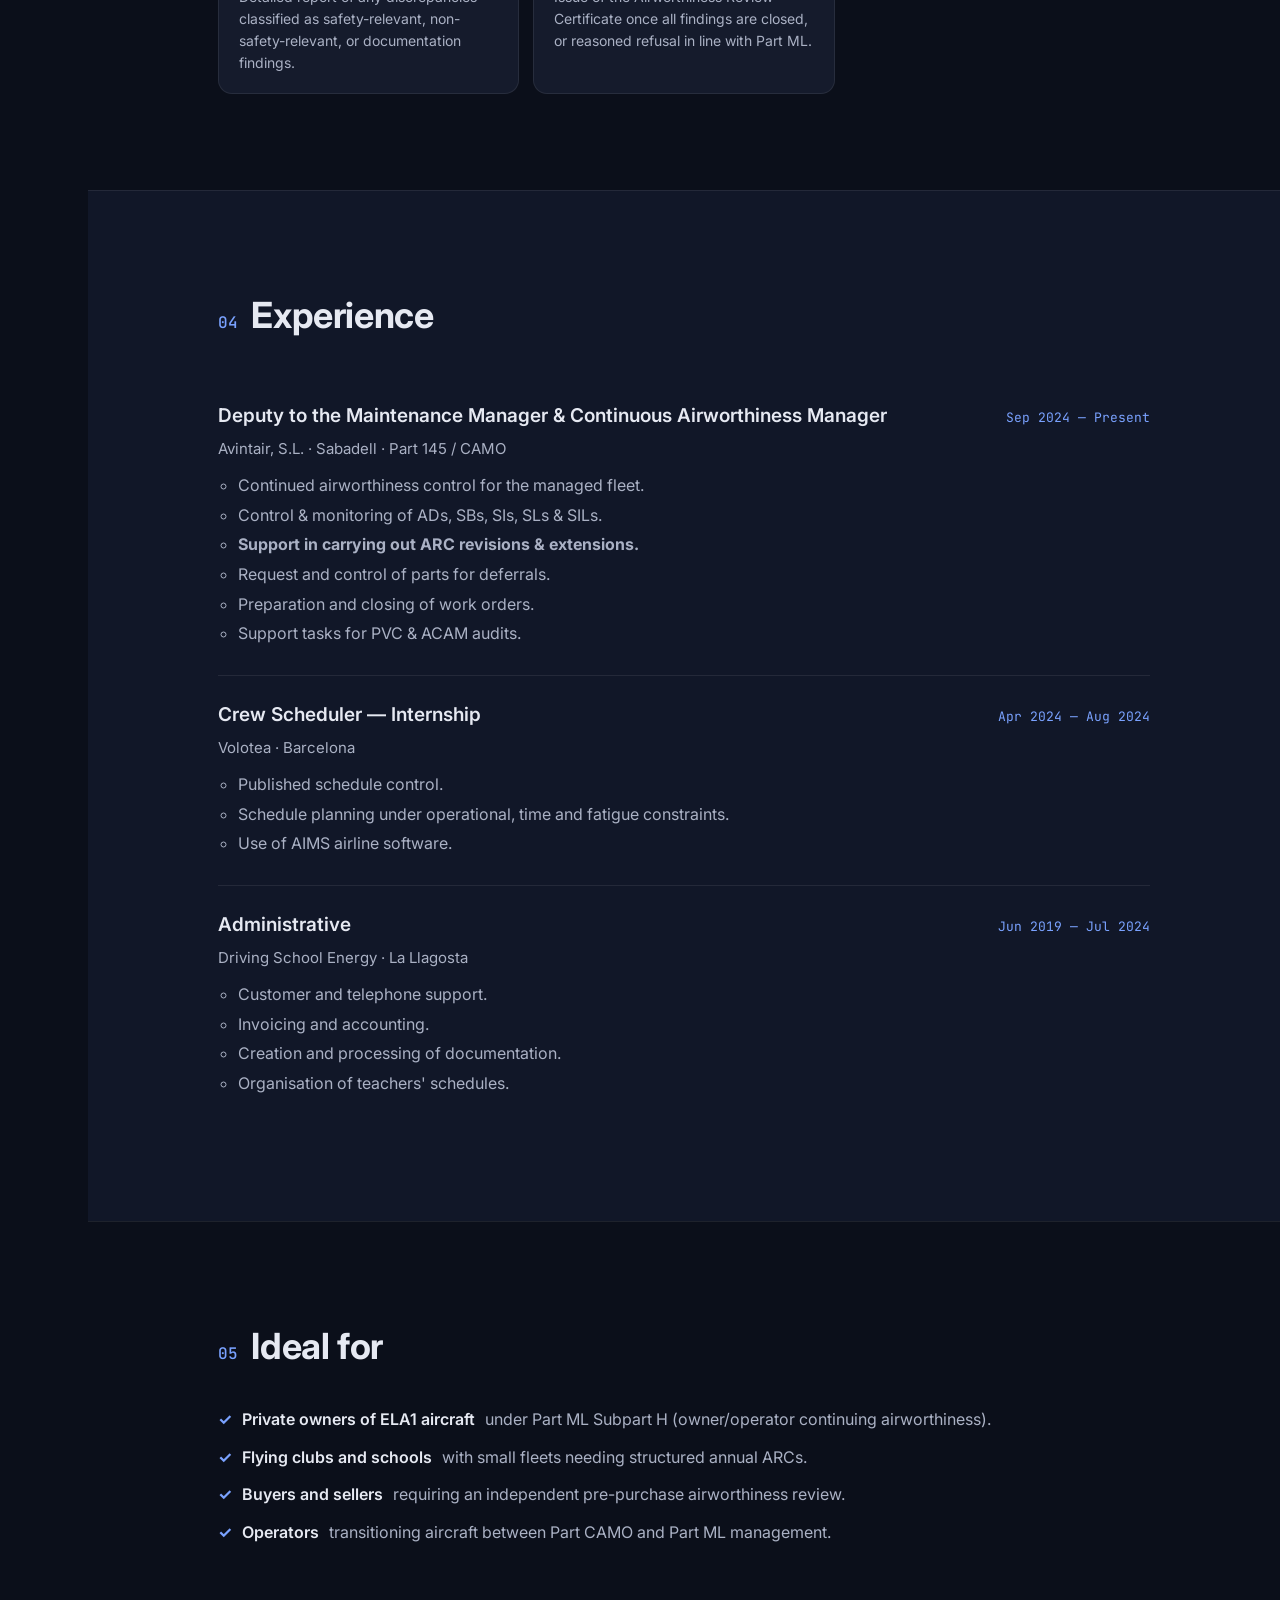
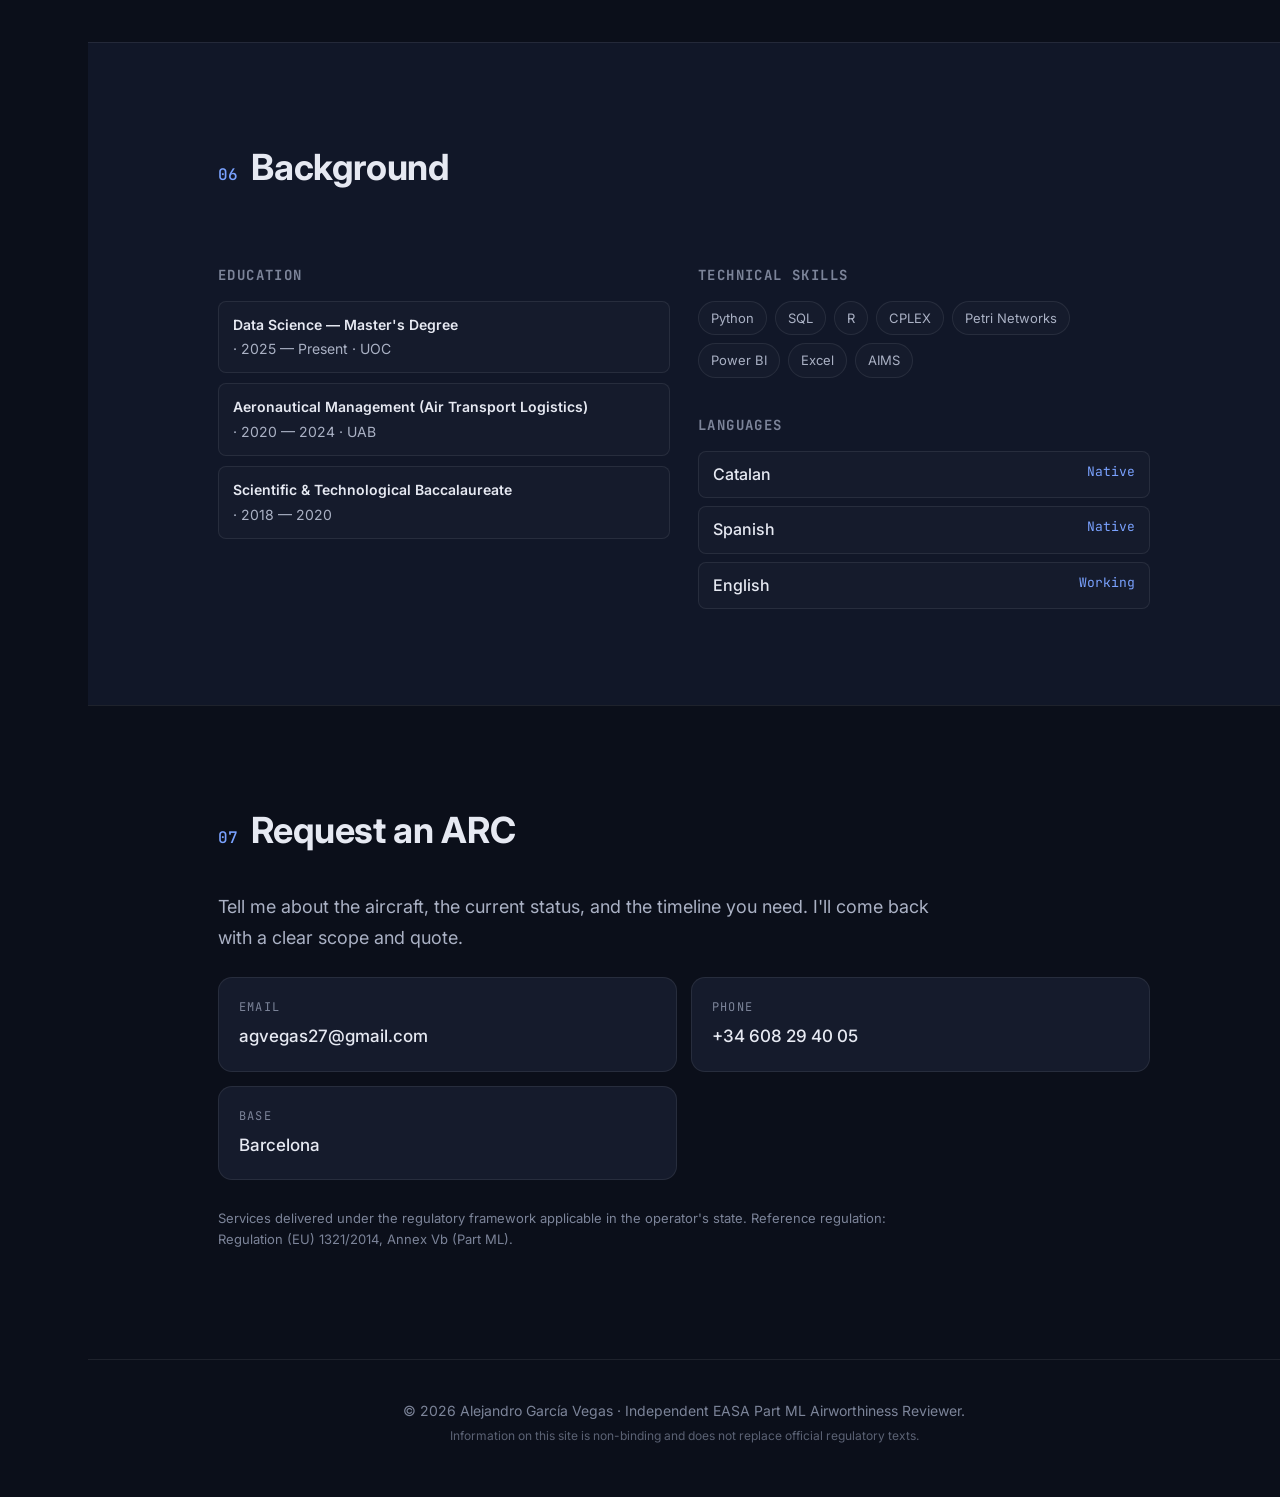
==== commit 0919c5ad: "Remove Telegram, simplify base location to Barcelona" ====
--- a/index.html
+++ b/index.html
@@ -47,7 +47,7 @@
           <a class="btn btn--ghost" href="#services">See services</a>
         </div>
         <ul class="hero__meta">
-          <li>📍 Palau-solità i Plegamans, Barcelona · Worldwide</li>
+          <li>📍 Barcelona, Spain · Worldwide</li>
           <li>✉️ <a href="mailto:agvegas27@gmail.com">agvegas27@gmail.com</a></li>
           <li>📞 <a href="tel:+34608294005">+34 608 29 40 05</a></li>
         </ul>
@@ -314,13 +314,9 @@
             <span class="contact-card__label">Phone</span>
             <span class="contact-card__value">+34 608 29 40 05</span>
           </a>
-          <a class="contact-card" href="https://t.me/agvegas" target="_blank" rel="noopener">
-            <span class="contact-card__label">Telegram</span>
-            <span class="contact-card__value">@agvegas</span>
-          </a>
           <div class="contact-card contact-card--static">
             <span class="contact-card__label">Base</span>
-            <span class="contact-card__value">Palau-solità i Plegamans, Barcelona</span>
+            <span class="contact-card__value">Barcelona</span>
           </div>
         </div>
         <p class="contact-note">
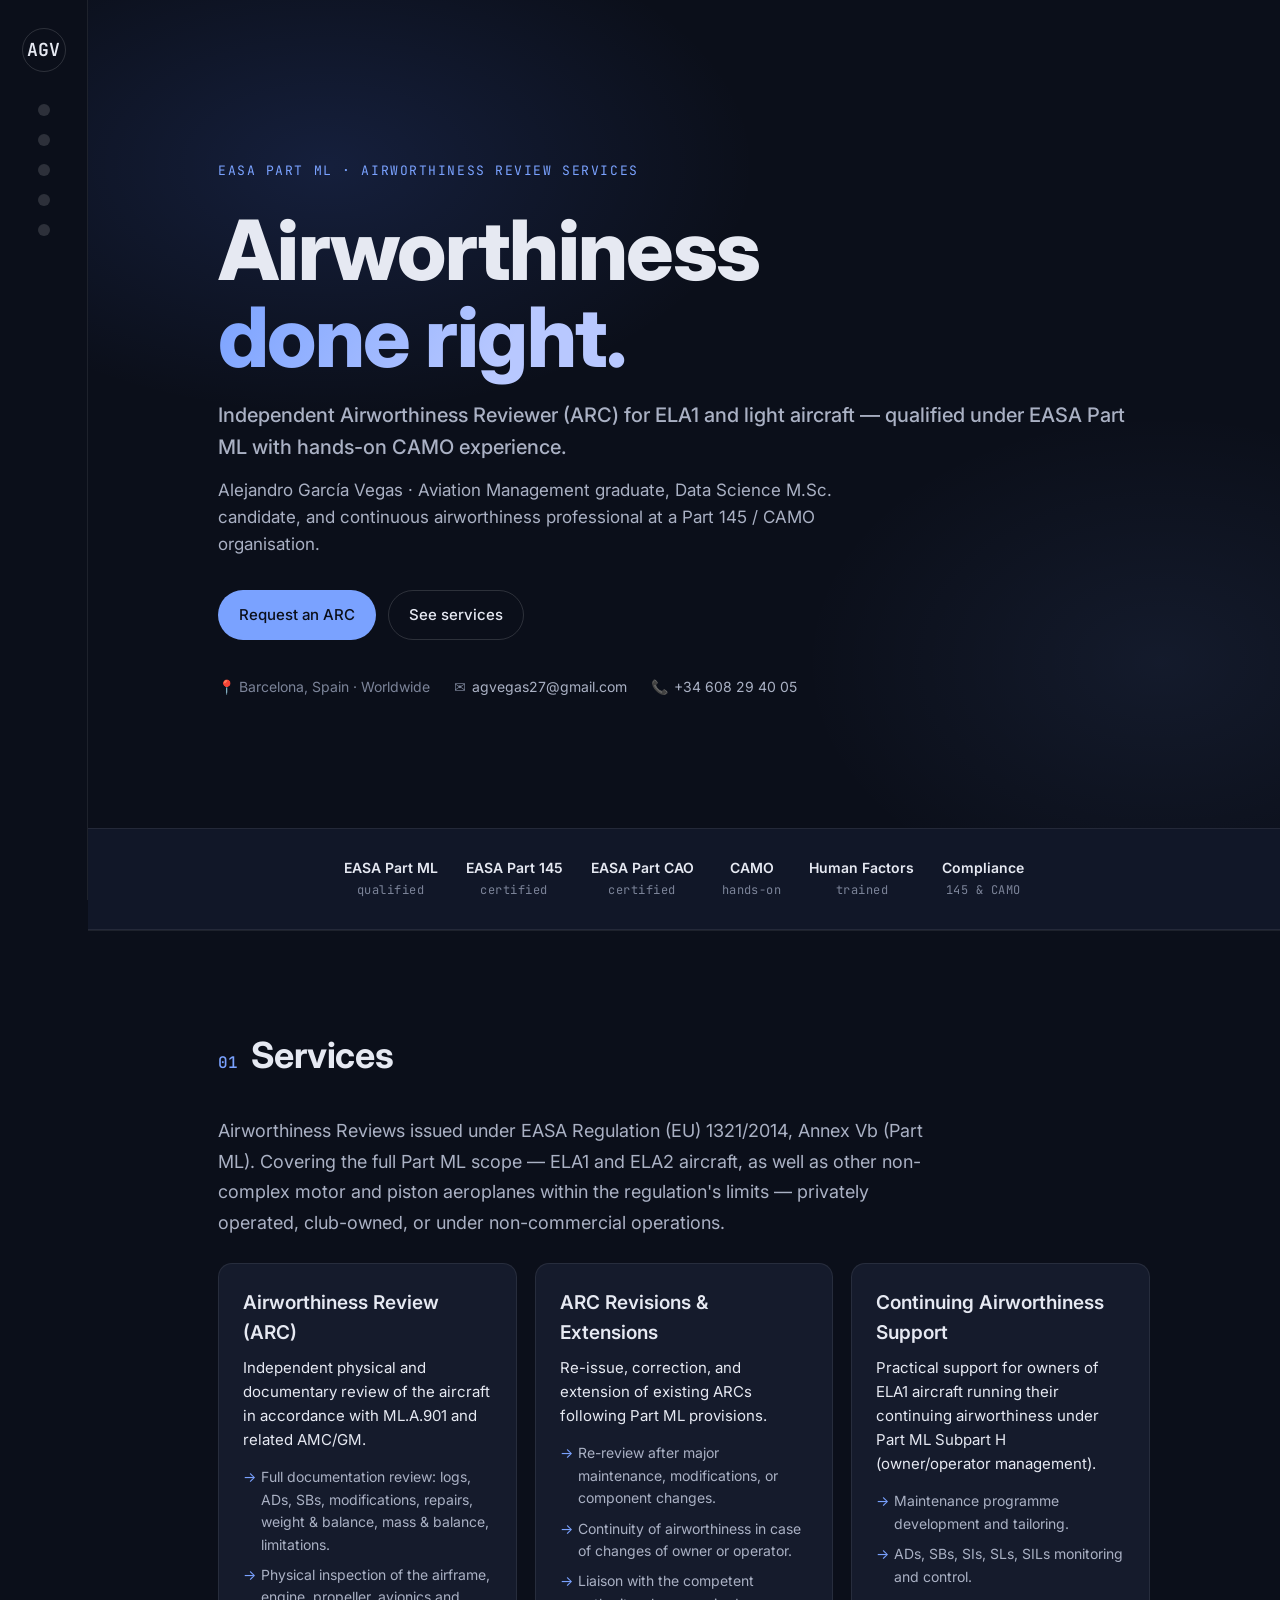
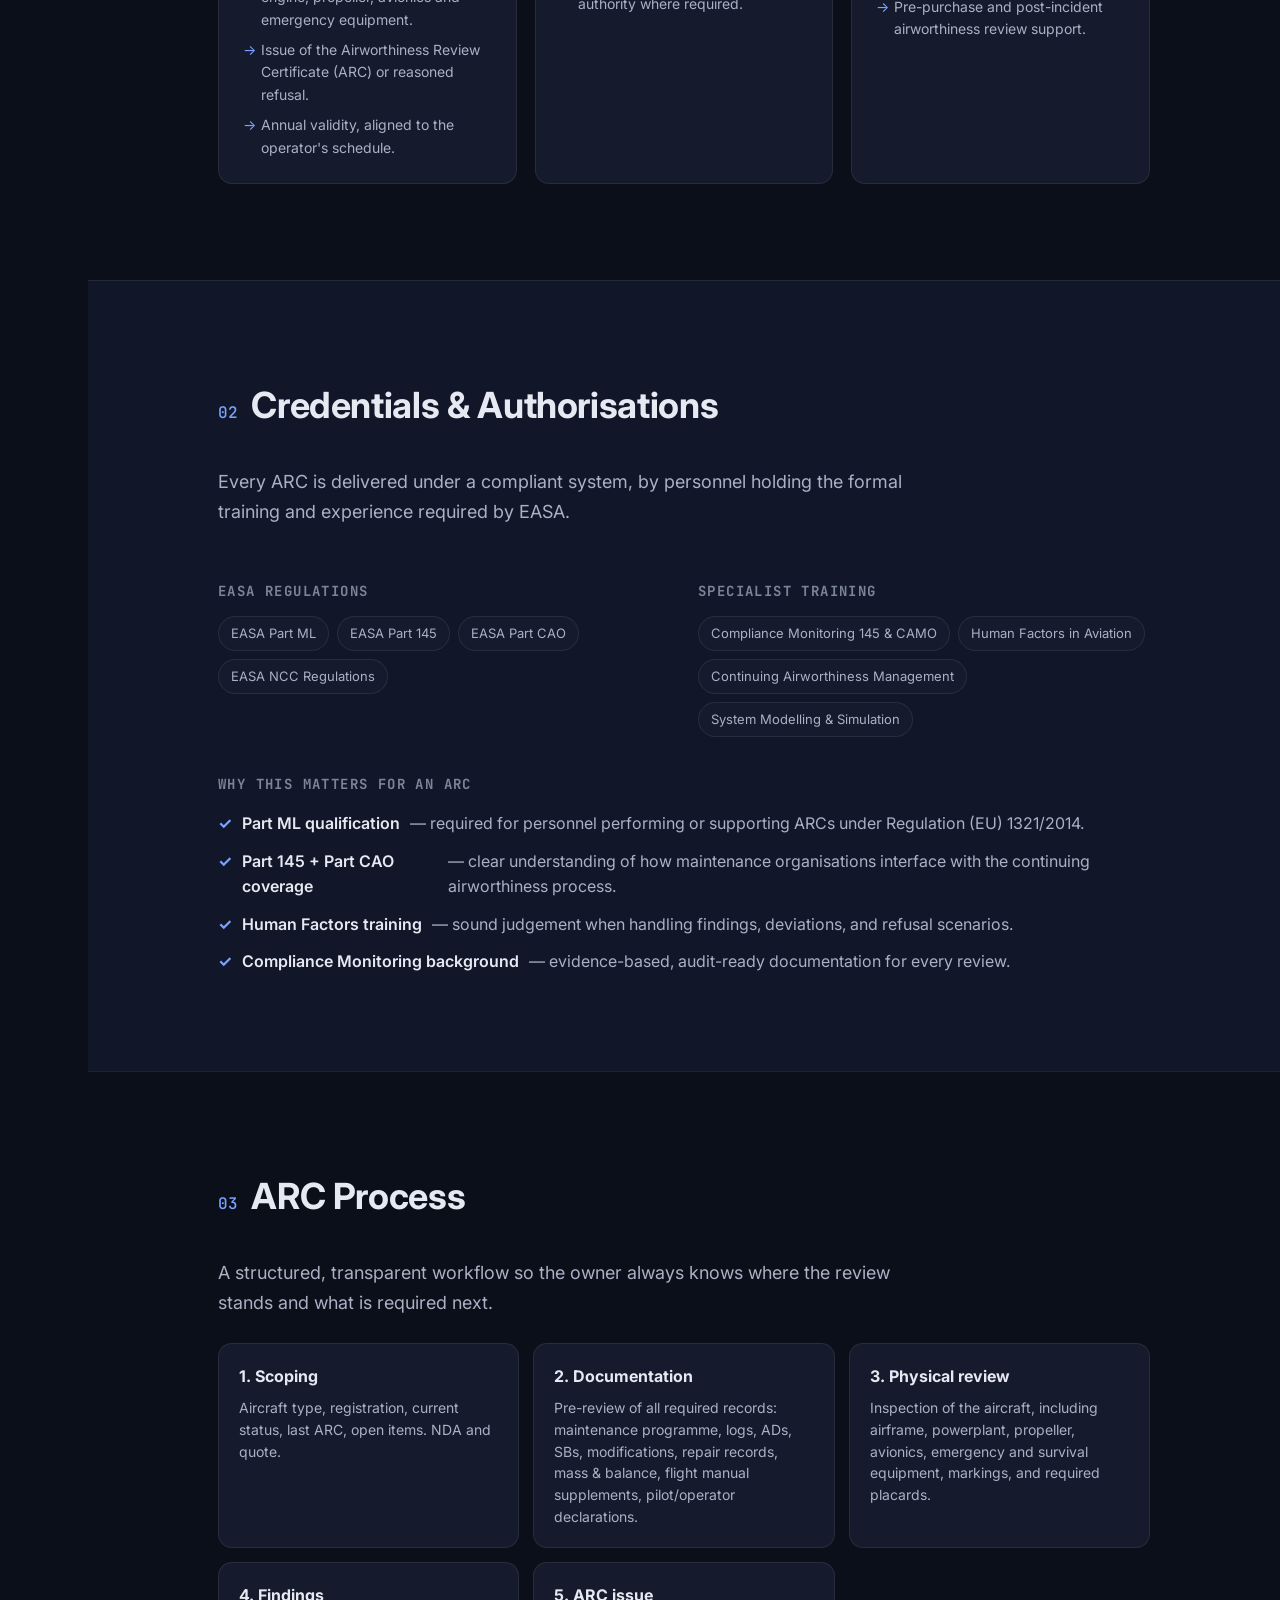
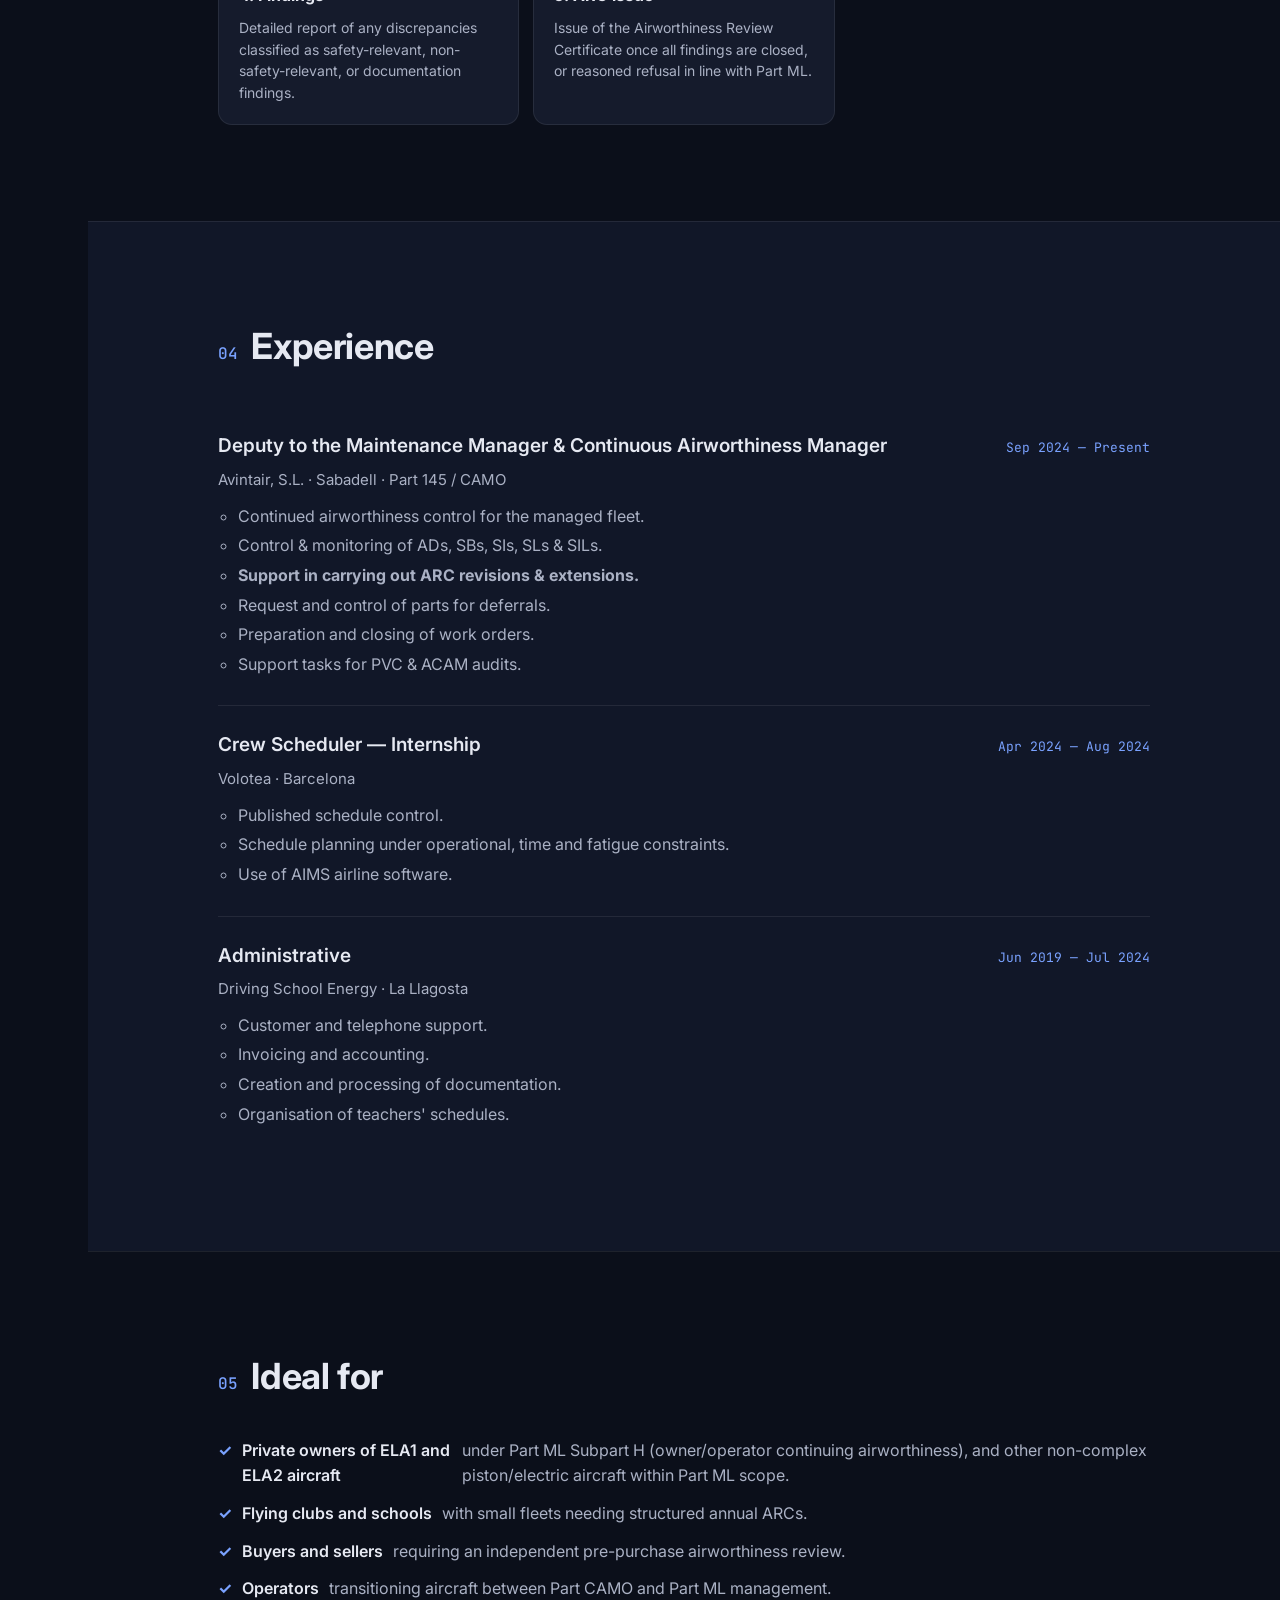
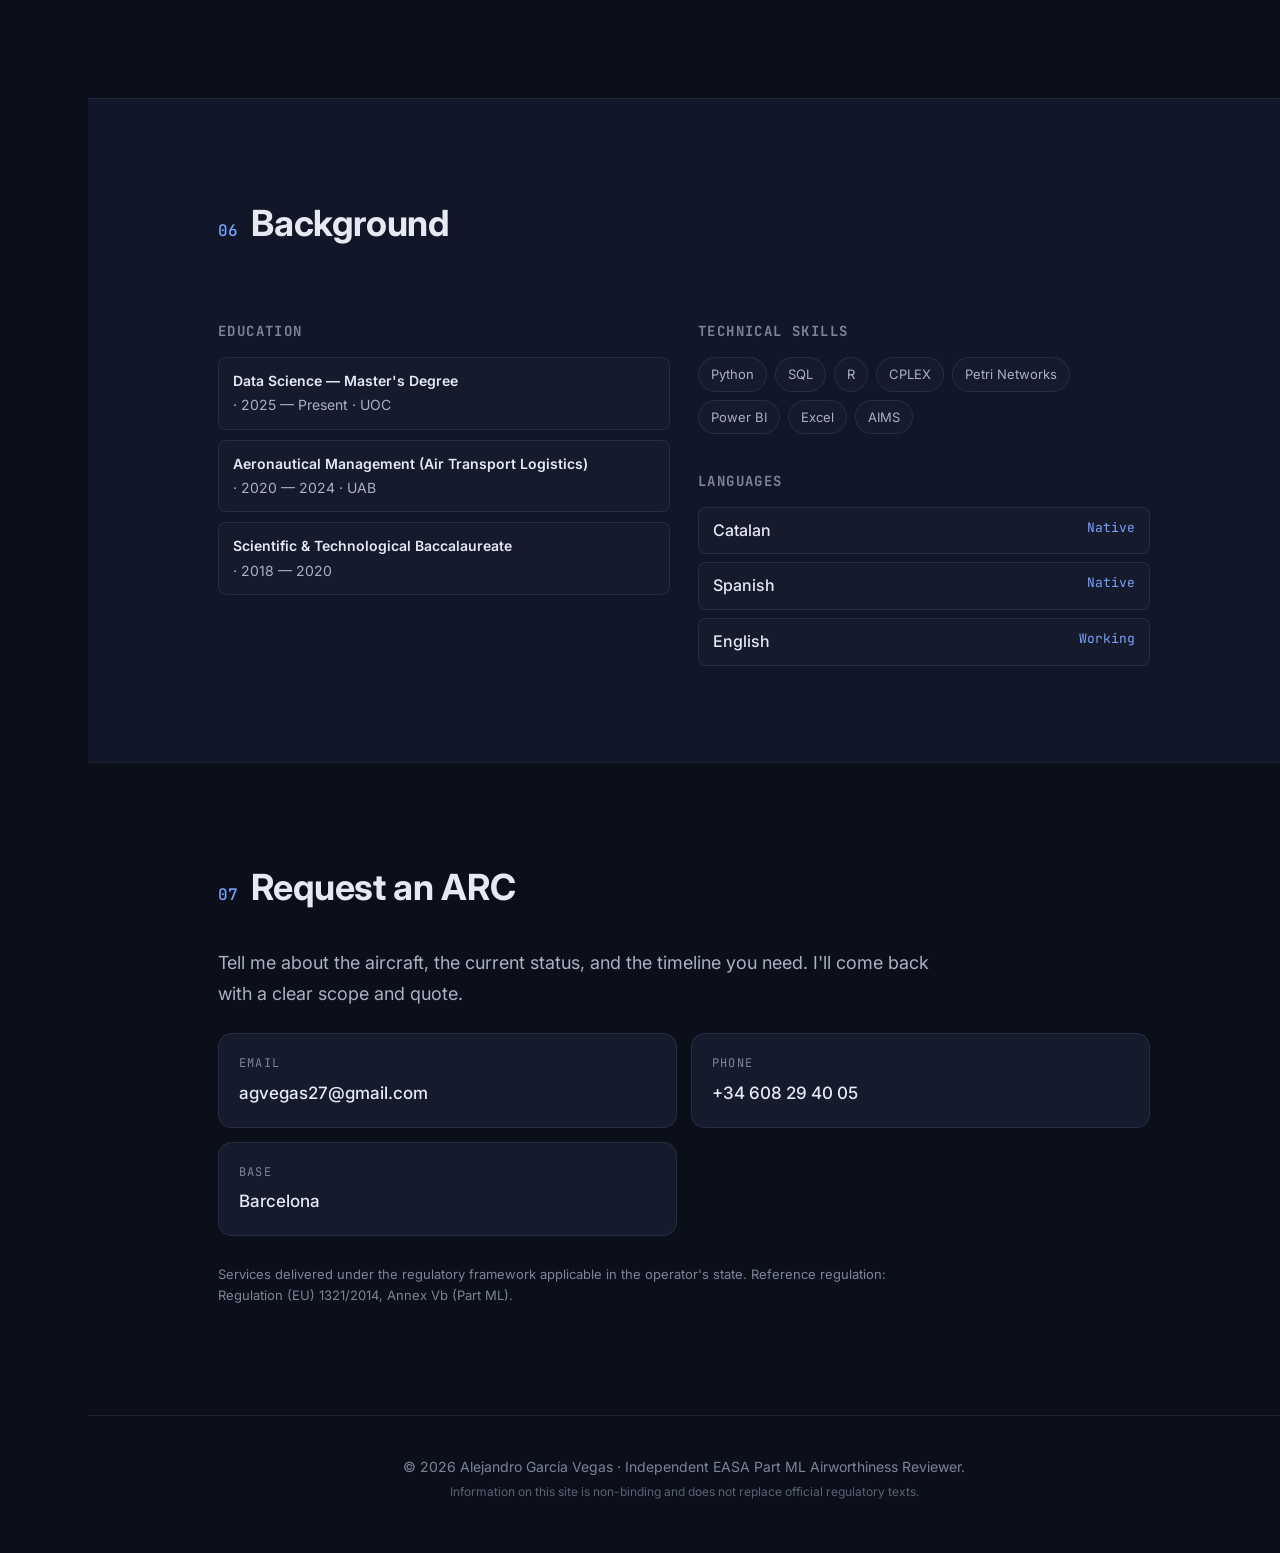
==== commit 008fe581: "Expand Part ML scope: include ELA2 and other non-complex aircraft" ====
--- a/index.html
+++ b/index.html
@@ -74,9 +74,10 @@
         <h2 class="section__title"><span class="section__num">01</span> Services</h2>
         <p class="lead">
           Airworthiness Reviews issued under EASA Regulation (EU) 1321/2014,
-          Annex Vb (Part ML). Focused on ELA1 and other light aircraft within
-          the scope of Part ML — privately operated, club-owned, or under
-          non-commercial operations.
+          Annex Vb (Part ML). Covering the full Part ML scope — ELA1 and
+          ELA2 aircraft, as well as other non-complex motor and piston
+          aeroplanes within the regulation's limits — privately operated,
+          club-owned, or under non-commercial operations.
         </p>
 
         <div class="services">
@@ -253,7 +254,7 @@
       <div class="container">
         <h2 class="section__title"><span class="section__num">05</span> Ideal for</h2>
         <ul class="check-list">
-          <li><strong>Private owners of ELA1 aircraft</strong> under Part ML Subpart H (owner/operator continuing airworthiness).</li>
+          <li><strong>Private owners of ELA1 and ELA2 aircraft</strong> under Part ML Subpart H (owner/operator continuing airworthiness), and other non-complex piston/electric aircraft within Part ML scope.</li>
           <li><strong>Flying clubs and schools</strong> with small fleets needing structured annual ARCs.</li>
           <li><strong>Buyers and sellers</strong> requiring an independent pre-purchase airworthiness review.</li>
           <li><strong>Operators</strong> transitioning aircraft between Part CAMO and Part ML management.</li>
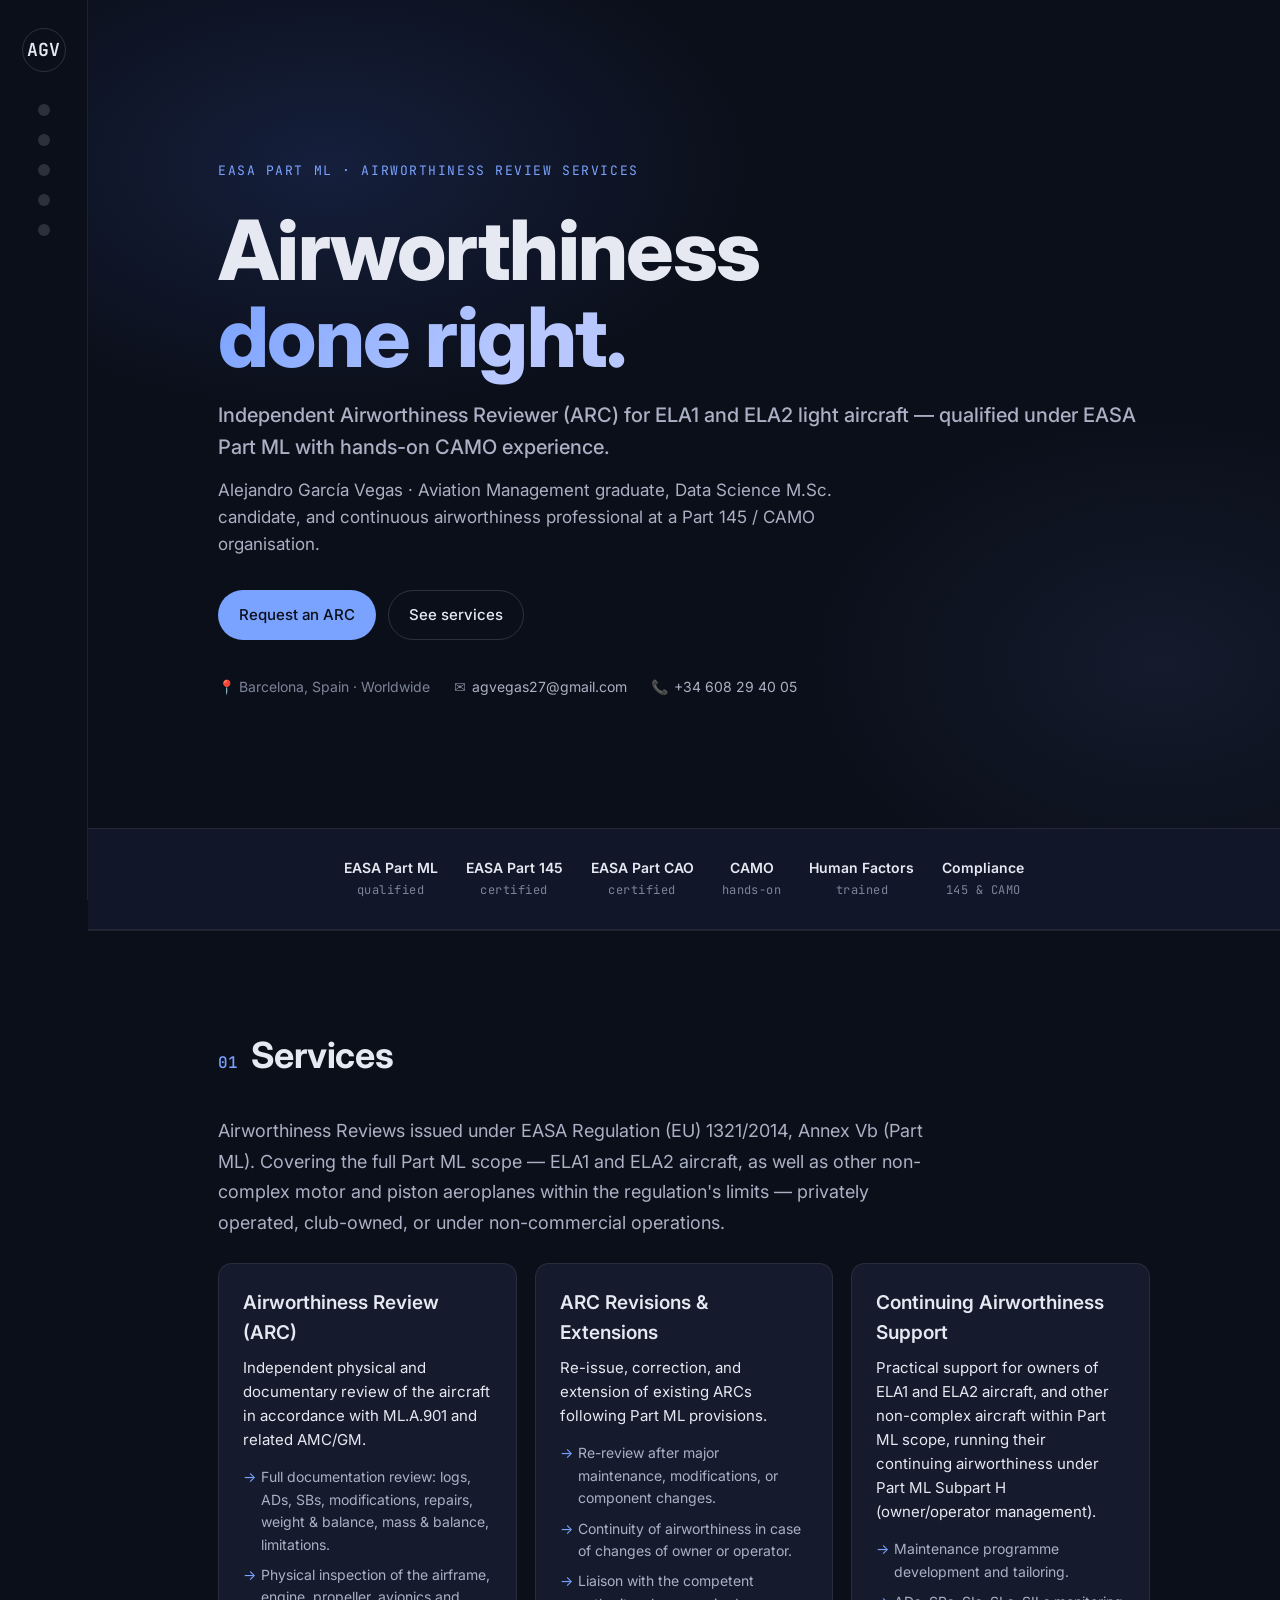
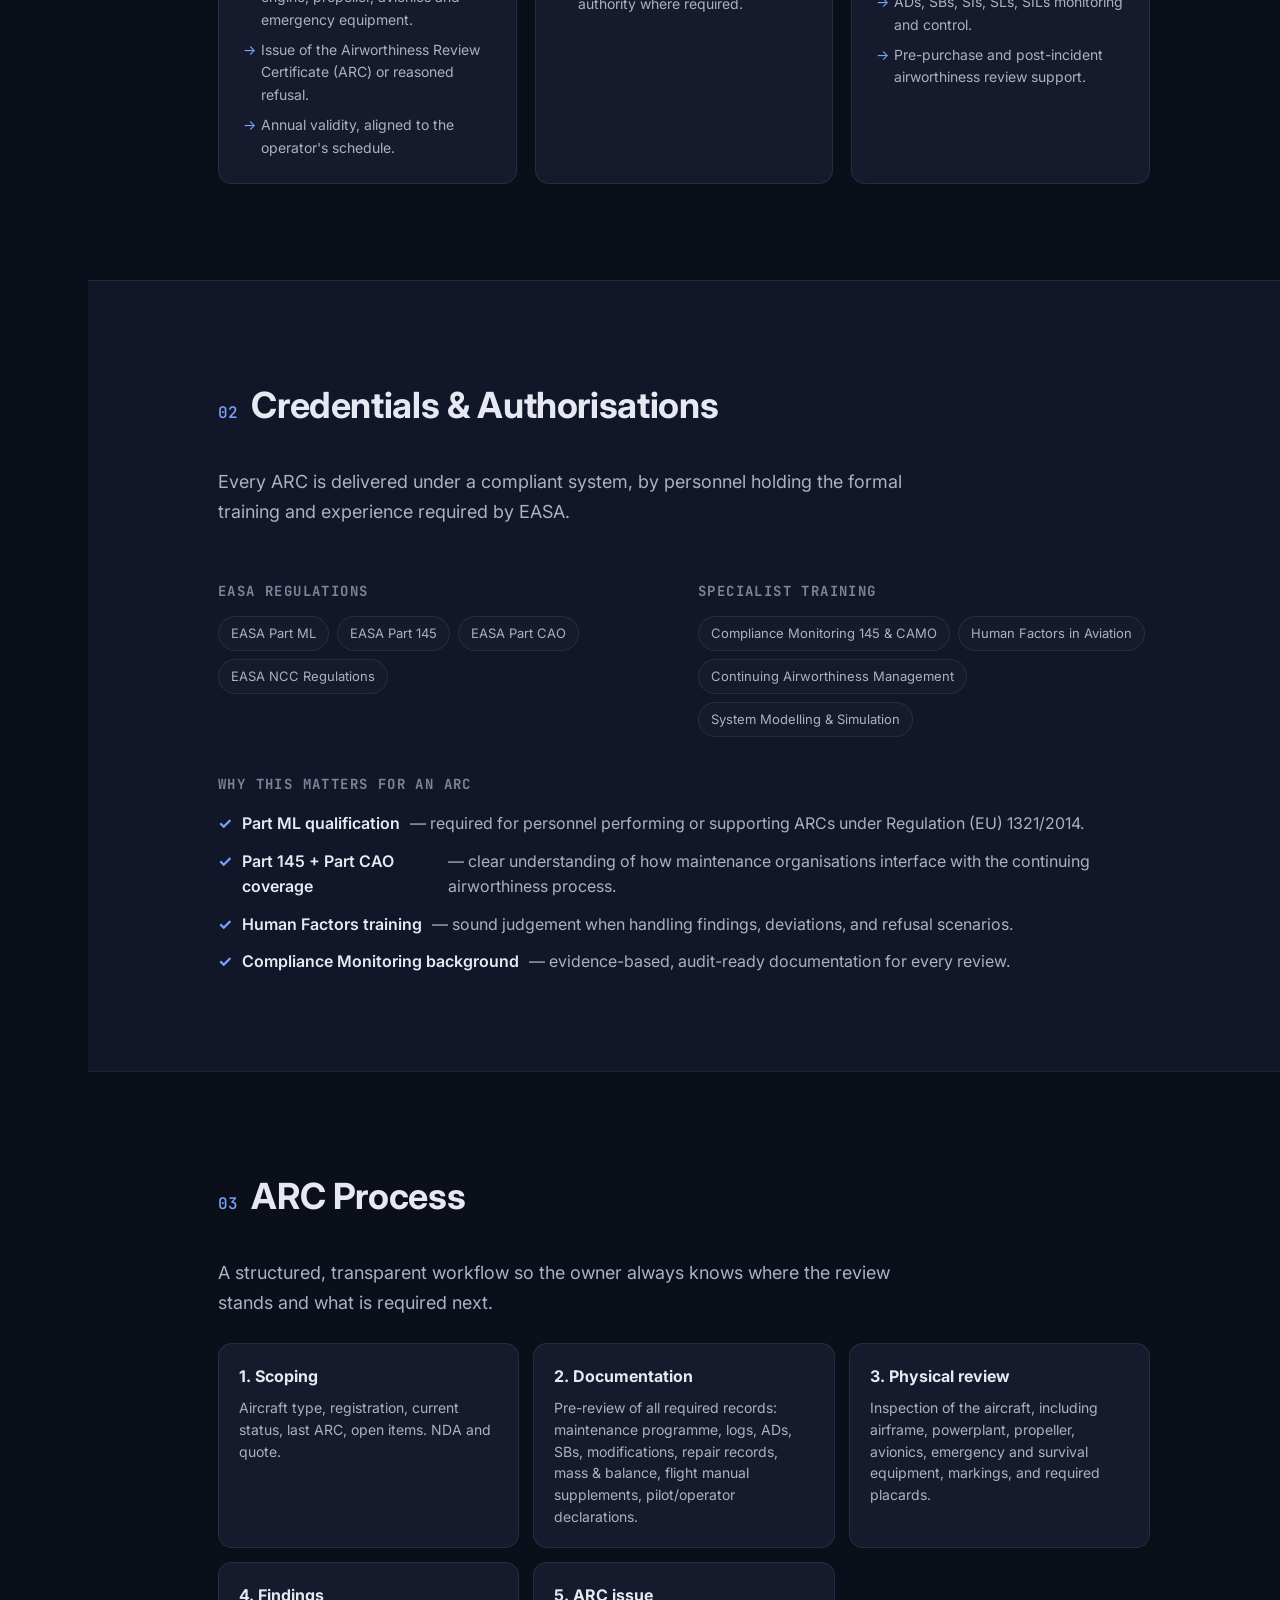
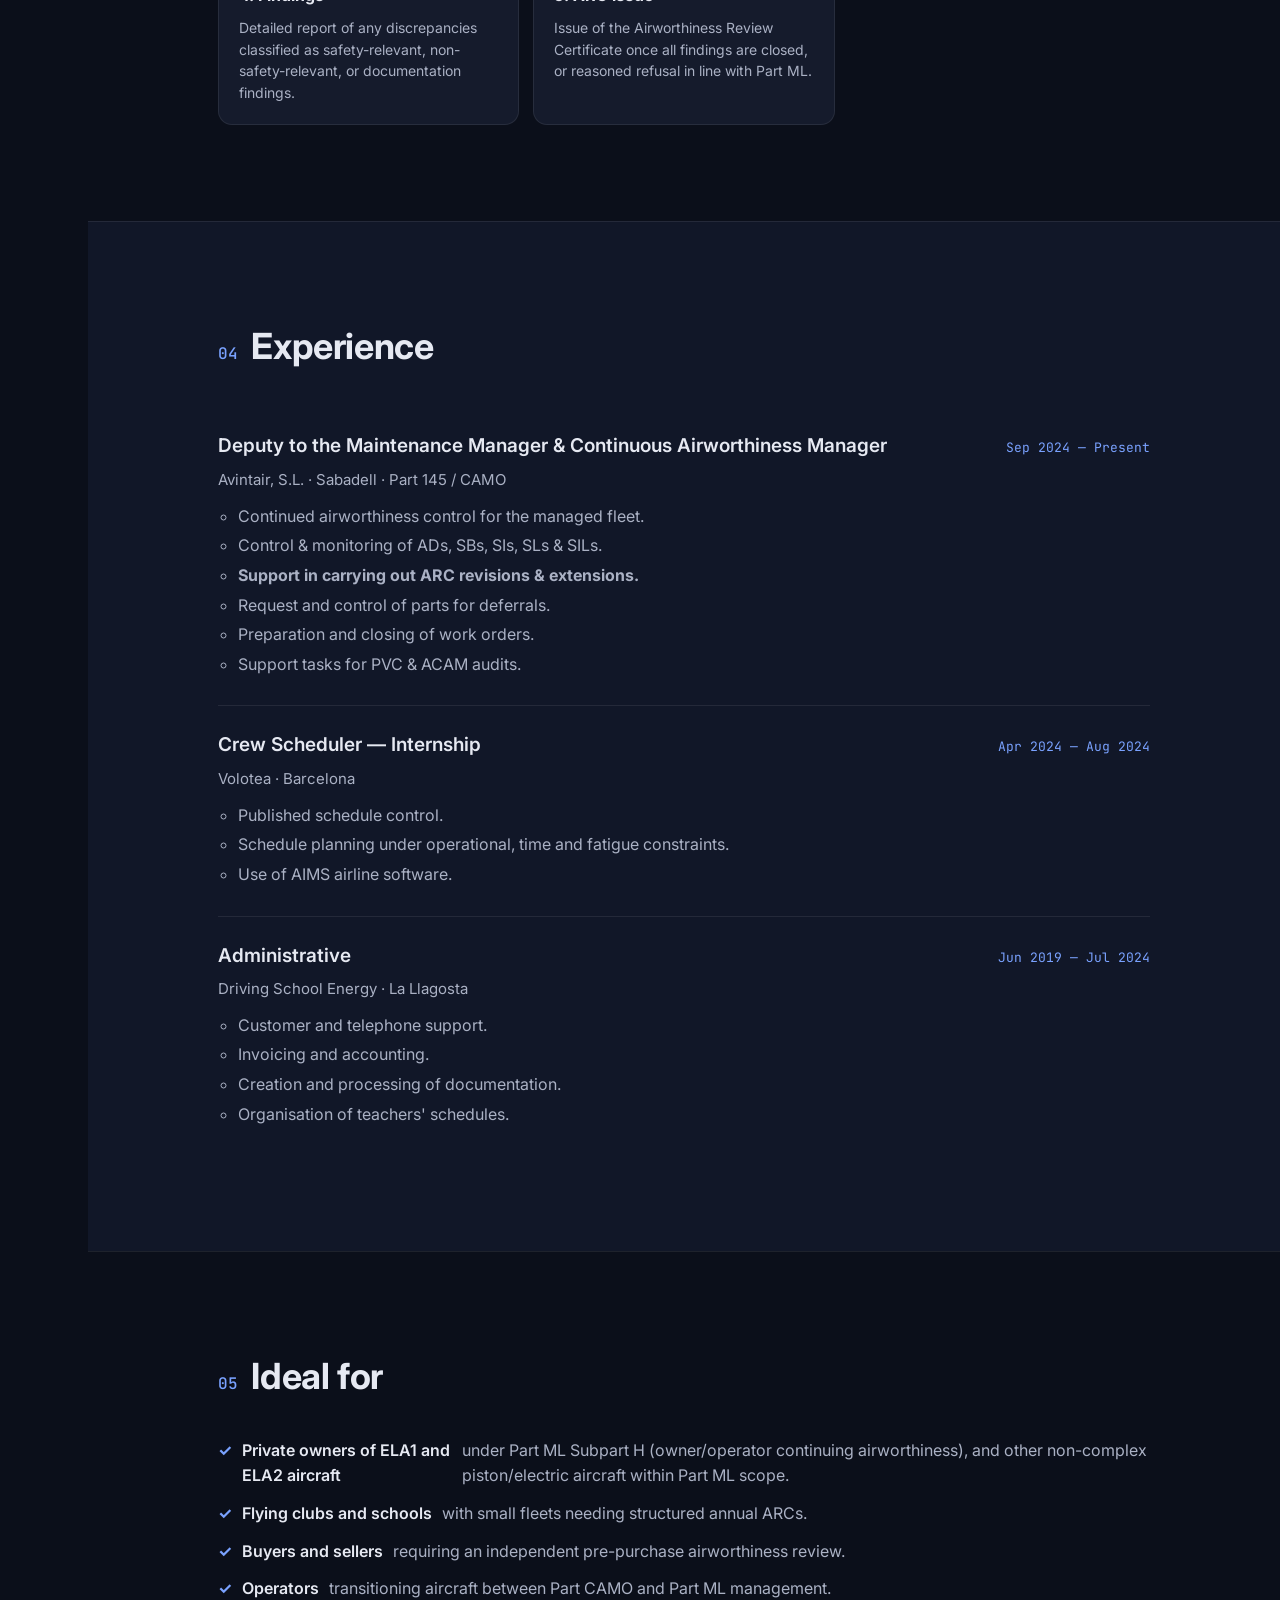
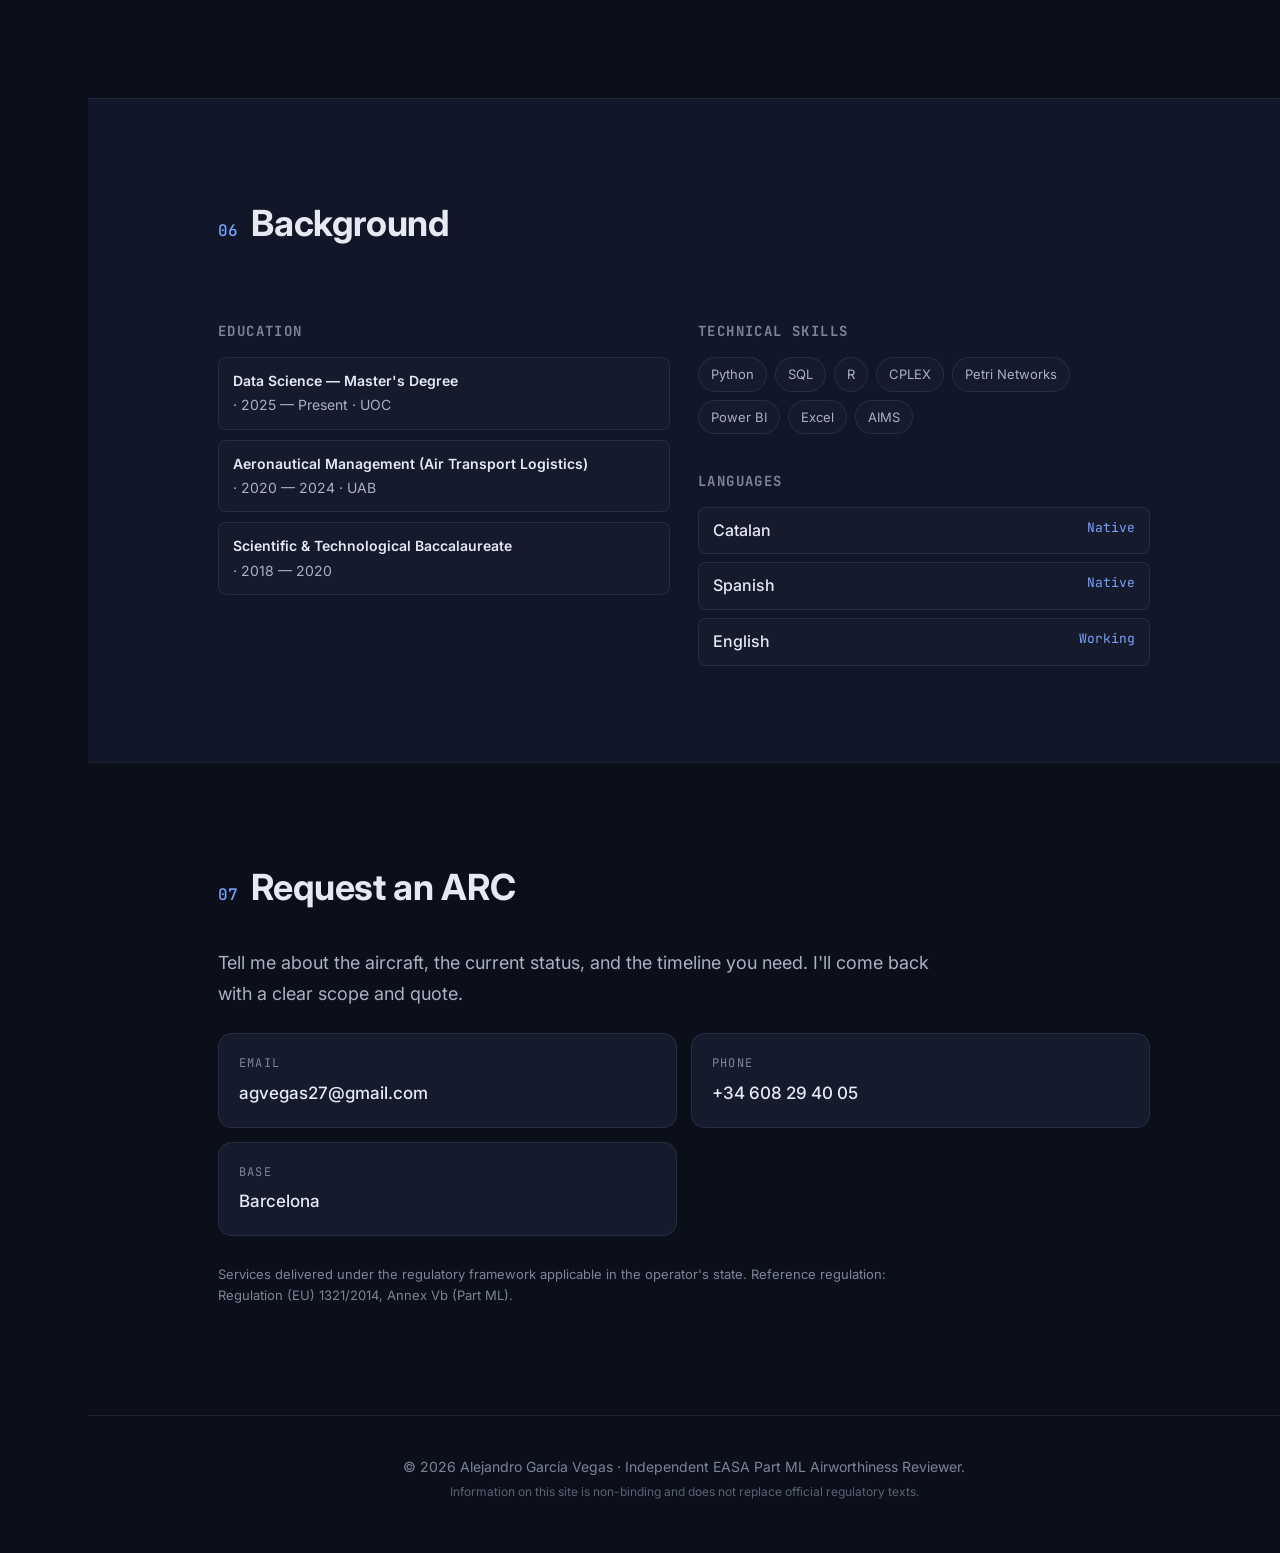
==== commit d4dc5508: "Fix remaining ELA1-only mentions in meta/hero/services" ====
--- a/index.html
+++ b/index.html
@@ -4,8 +4,8 @@
   <meta charset="UTF-8" />
   <meta name="viewport" content="width=device-width, initial-scale=1.0" />
   <title>Alejandro García Vegas — EASA Part ML Airworthiness Review Services</title>
-  <meta name="description" content="Independent EASA Part ML airworthiness review (ARC) services for ELA1 and light aircraft owners, operators, and flying clubs. CAMO experience, qualified personnel." />
-  <meta name="keywords" content="EASA Part ML, Airworthiness Review, ARC, ELA1, light aircraft, CAMO, continuing airworthiness" />
+  <meta name="description" content="Independent EASA Part ML airworthiness review (ARC) services for ELA1 and ELA2 light aircraft, and other non-complex aircraft within Part ML scope. CAMO experience, qualified personnel." />
+  <meta name="keywords" content="EASA Part ML, Airworthiness Review, ARC, ELA1, ELA2, light aircraft, non-complex, CAMO, continuing airworthiness" />
   <link rel="preconnect" href="https://fonts.googleapis.com" />
   <link rel="preconnect" href="https://fonts.gstatic.com" crossorigin />
   <link href="https://fonts.googleapis.com/css2?family=Inter:wght@300;400;500;600;700;800&family=JetBrains+Mono:wght@400;500&display=swap" rel="stylesheet" />
@@ -34,7 +34,7 @@
           <span class="hero__title-accent">done right.</span>
         </h1>
         <p class="hero__subtitle">
-          Independent Airworthiness Reviewer (ARC) for ELA1 and light aircraft
+          Independent Airworthiness Reviewer (ARC) for ELA1 and ELA2 light aircraft
           — qualified under EASA Part ML with hands-on CAMO experience.
         </p>
         <p class="hero__tagline">
@@ -111,7 +111,8 @@
           <article class="service-card">
             <h3>Continuing Airworthiness Support</h3>
             <p class="service-card__lede">
-              Practical support for owners of ELA1 aircraft running their
+              Practical support for owners of ELA1 and ELA2 aircraft, and other
+              non-complex aircraft within Part ML scope, running their
               continuing airworthiness under Part ML Subpart H (owner/operator
               management).
             </p>
